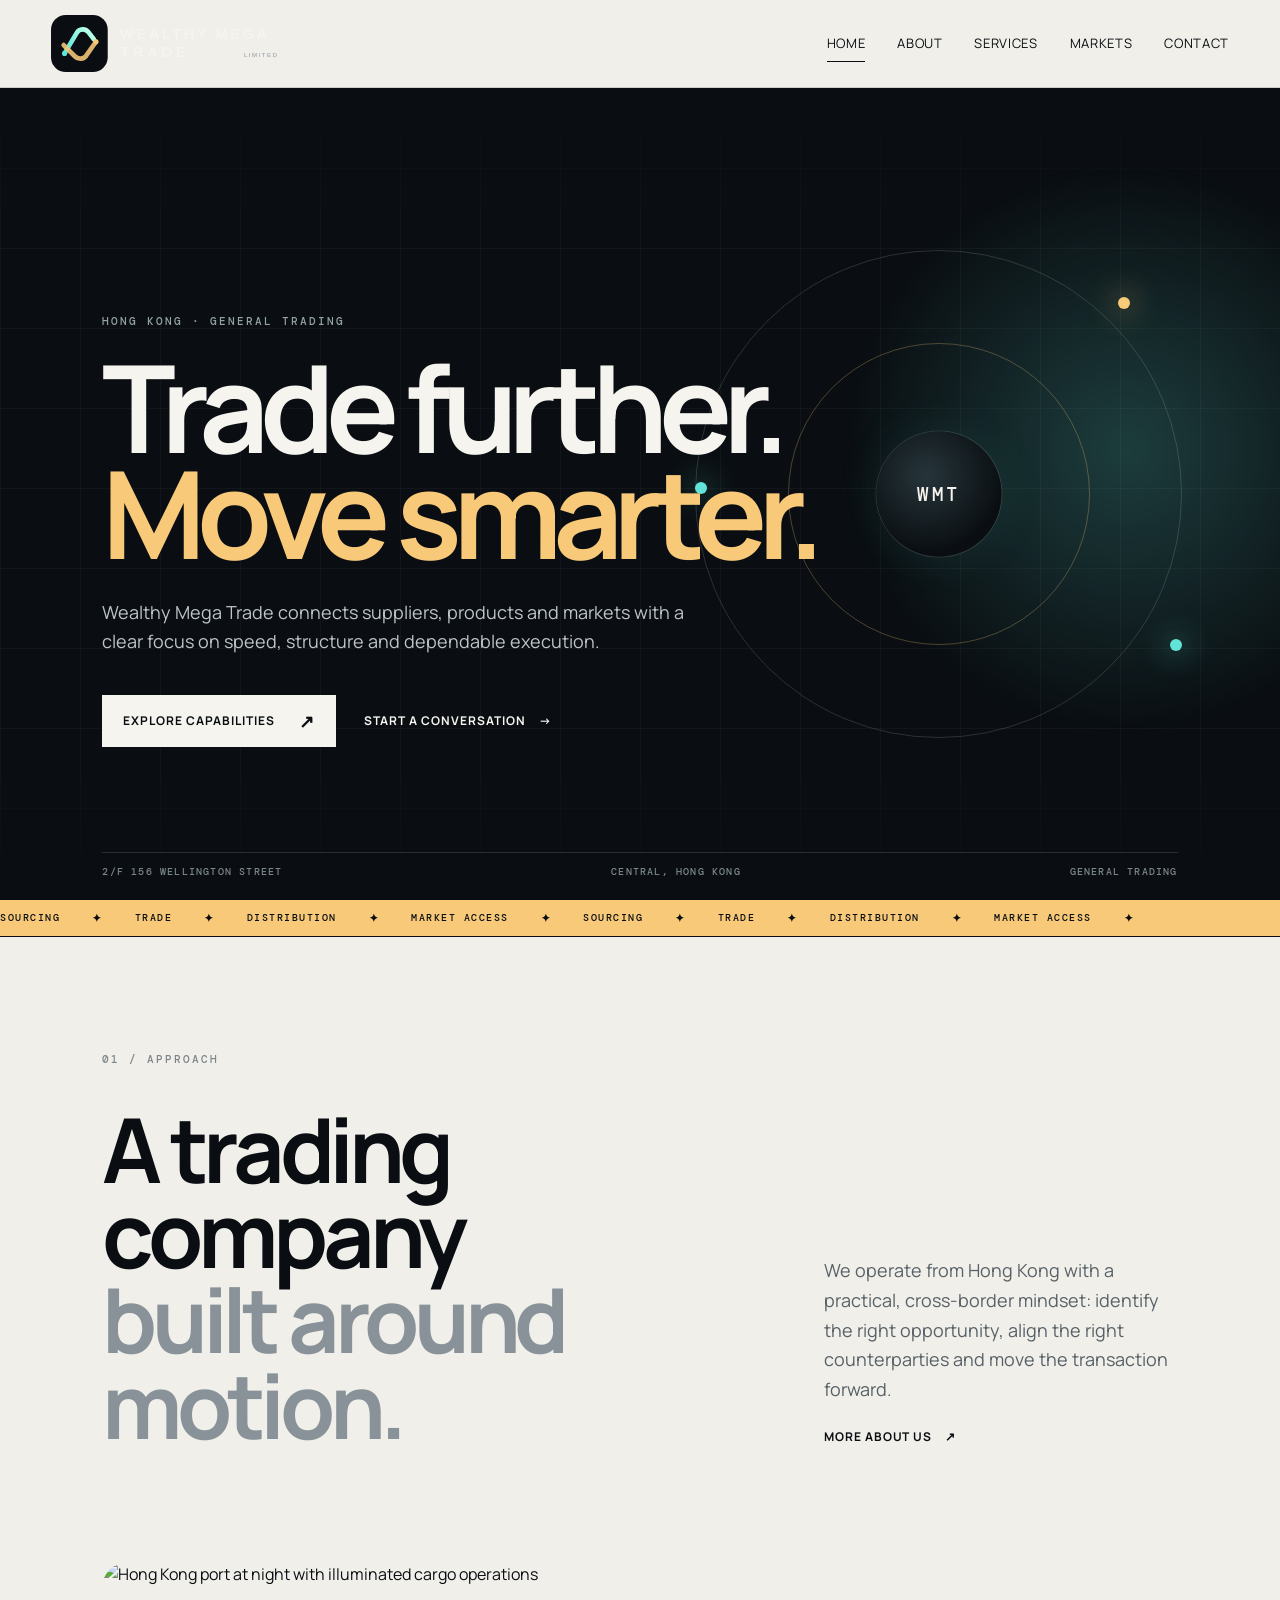
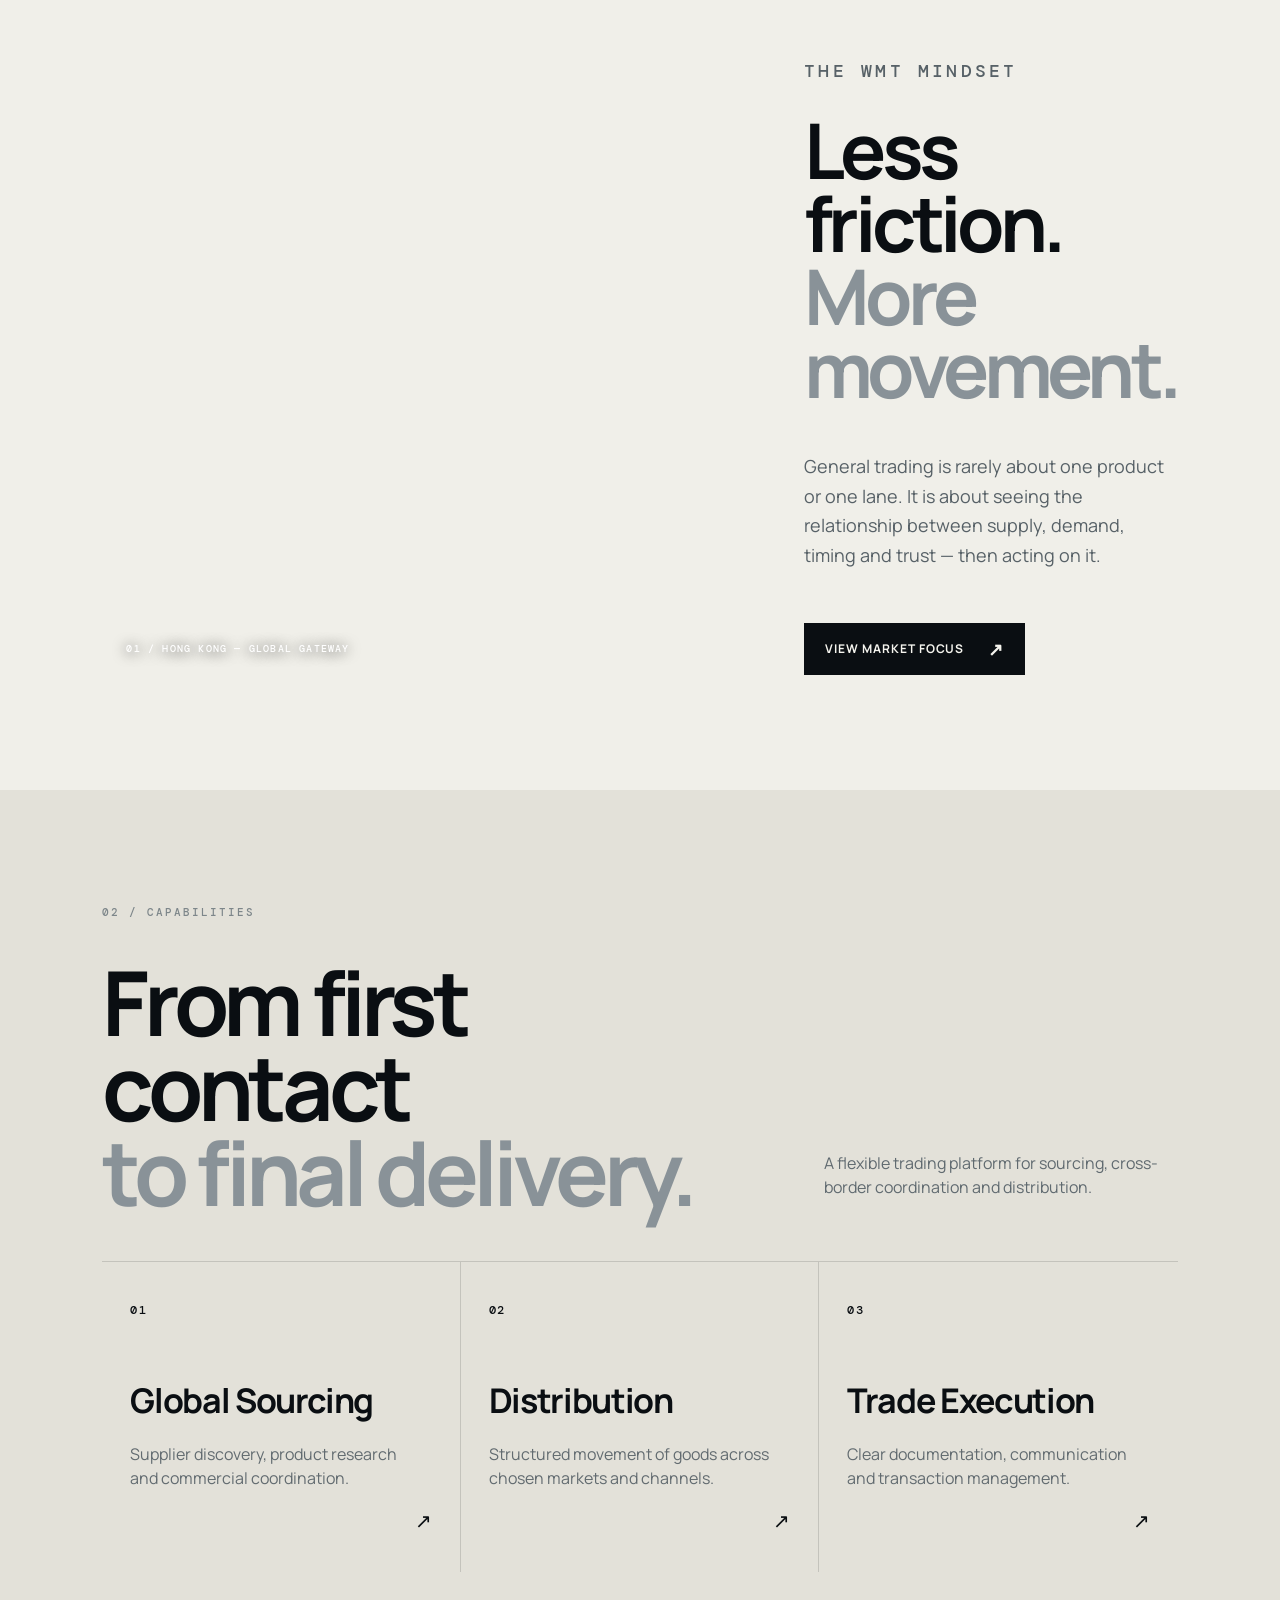
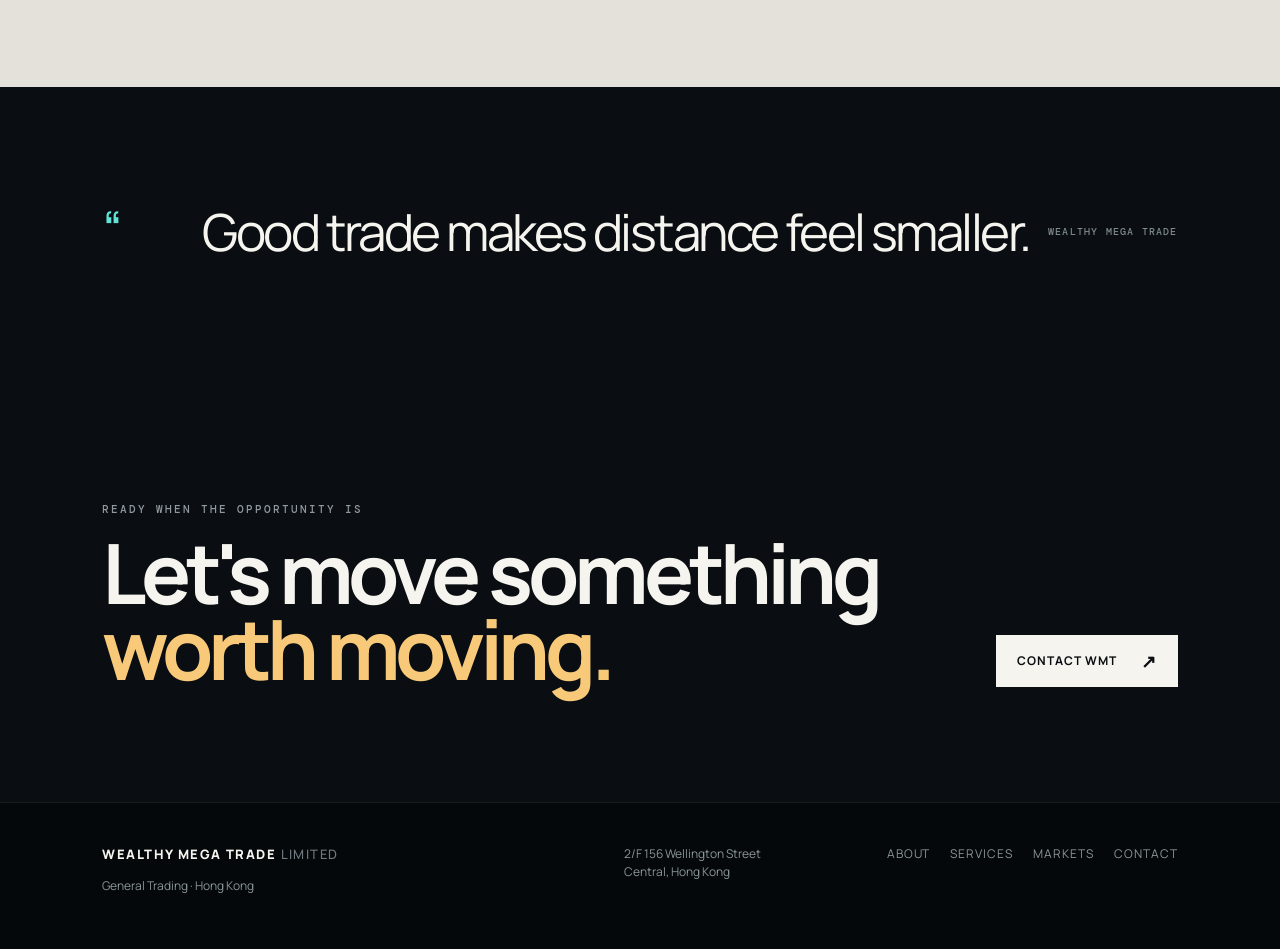
==== index.html @ 2d2e7773 "Add files via upload" ====
<!doctype html>
<html lang="en">
<head>
  <meta charset="utf-8">
  <meta name="viewport" content="width=device-width, initial-scale=1">
  <meta name="description" content="Wealthy Mega Trade Limited — a Hong Kong based general trading company connecting markets, products and opportunities.">
  <meta name="theme-color" content="#0A0E12">
  <title>Wealthy Mega Trade Limited | General Trading</title>
  <link rel="icon" href="assets/favicon.svg" type="image/svg+xml">
  <link rel="stylesheet" href="css/site.css">
</head>
<body class="page-home">
  <header class="site-header">
    <a class="brand" href="index.html" aria-label="Wealthy Mega Trade home"><img src="assets/logo.svg" alt="Wealthy Mega Trade Limited"></a>
    <button class="menu-toggle" aria-label="Open navigation" aria-expanded="false"><span></span><span></span></button>
    <nav class="site-nav" aria-label="Primary navigation">
      <a class="active" href="index.html">Home</a><a href="about.html">About</a><a href="services.html">Services</a><a href="markets.html">Markets</a><a href="contact.html">Contact</a>
    </nav>
  </header>

  <main>
    <section class="hero hero-home">
      <div class="hero-glow"></div><div class="hero-grid"></div>
      <div class="hero-copy reveal">
        <p class="eyebrow">HONG KONG · GENERAL TRADING</p>
        <h1>Trade further.<br><em>Move smarter.</em></h1>
        <p class="hero-lede">Wealthy Mega Trade connects suppliers, products and markets with a clear focus on speed, structure and dependable execution.</p>
        <div class="hero-actions"><a class="button button-light" href="services.html">Explore capabilities <span>↗</span></a><a class="text-link" href="contact.html">Start a conversation <span>→</span></a></div>
      </div>
      <div class="hero-orbit" aria-hidden="true"><div class="orbit orbit-a"></div><div class="orbit orbit-b"></div><div class="orbit-core">WMT</div><div class="orbit-node node-a"></div><div class="orbit-node node-b"></div><div class="orbit-node node-c"></div></div>
      <div class="hero-bottom"><span>2/F 156 Wellington Street</span><span>Central, Hong Kong</span><span>General Trading</span></div>
    </section>

    <section class="ticker" aria-label="Company focus"><div class="ticker-track"><span>SOURCING</span><b>✦</b><span>TRADE</span><b>✦</b><span>DISTRIBUTION</span><b>✦</b><span>MARKET ACCESS</span><b>✦</b><span>SOURCING</span><b>✦</b><span>TRADE</span><b>✦</b><span>DISTRIBUTION</span><b>✦</b><span>MARKET ACCESS</span><b>✦</b></div></section>

    <section class="section intro-section">
      <div class="section-tag">01 / APPROACH</div>
      <div class="intro-grid"><h2 class="display-title reveal">A trading company<br><span>built around motion.</span></h2><div class="intro-text reveal"><p>We operate from Hong Kong with a practical, cross-border mindset: identify the right opportunity, align the right counterparties and move the transaction forward.</p><a class="arrow-link" href="about.html">More about us <span>↗</span></a></div></div>
    </section>

    <section class="section image-split">
      <div class="image-panel reveal"><img src="https://images.pexels.com/photos/4297388/pexels-photo-4297388.jpeg?auto=compress&cs=tinysrgb&w=1800" alt="Hong Kong port at night with illuminated cargo operations" loading="lazy"><div class="image-caption">01 / HONG KONG — GLOBAL GATEWAY</div></div>
      <div class="panel-copy reveal"><p class="eyebrow">THE WMT MINDSET</p><h3>Less friction.<br><span>More movement.</span></h3><p>General trading is rarely about one product or one lane. It is about seeing the relationship between supply, demand, timing and trust — then acting on it.</p><a class="button button-dark" href="markets.html">View market focus <span>↗</span></a></div>
    </section>

    <section class="section capabilities-section">
      <div class="section-tag">02 / CAPABILITIES</div>
      <div class="capabilities-head"><h2 class="display-title reveal">From first contact<br><span>to final delivery.</span></h2><p class="reveal">A flexible trading platform for sourcing, cross-border coordination and distribution.</p></div>
      <div class="cap-grid">
        <a class="cap-card reveal" href="services.html#sourcing"><span class="cap-no">01</span><h3>Global Sourcing</h3><p>Supplier discovery, product research and commercial coordination.</p><span class="card-arrow">↗</span></a>
        <a class="cap-card reveal" href="services.html#distribution"><span class="cap-no">02</span><h3>Distribution</h3><p>Structured movement of goods across chosen markets and channels.</p><span class="card-arrow">↗</span></a>
        <a class="cap-card reveal" href="services.html#trade"><span class="cap-no">03</span><h3>Trade Execution</h3><p>Clear documentation, communication and transaction management.</p><span class="card-arrow">↗</span></a>
      </div>
    </section>

    <section class="quote-band"><div class="quote-mark">“</div><p>Good trade makes distance feel smaller.</p><span>WEALTHY MEGA TRADE</span></section>

    <section class="section contact-strip"><div><p class="eyebrow">READY WHEN THE OPPORTUNITY IS</p><h2>Let's move something<br><span>worth moving.</span></h2></div><a class="button button-light" href="contact.html">Contact WMT <span>↗</span></a></section>
  </main>

  <footer class="site-footer"><div><div class="footer-brand">WEALTHY MEGA TRADE <span>LIMITED</span></div><p>General Trading · Hong Kong</p></div><div class="footer-address">2/F 156 Wellington Street<br>Central, Hong Kong</div><div class="footer-meta"><a href="about.html">About</a><a href="services.html">Services</a><a href="markets.html">Markets</a><a href="contact.html">Contact</a></div></footer>
  <script src="js/site.js"></script>
</body>
</html>
---- css/site.css ----
@import url('https://fonts.googleapis.com/css2?family=DM+Mono:wght@400;500&family=Manrope:wght@400;500;600;700;800&display=swap');
:root{--bg:#f0efe9;--ink:#0a0e12;--muted:#667077;--line:rgba(10,14,18,.14);--dark:#0a0e12;--light:#f5f4ee;--aqua:#61e4d7;--gold:#f7c978;--radius:26px;--ease:cubic-bezier(.22,1,.36,1)}
*{box-sizing:border-box}html{scroll-behavior:smooth}body{margin:0;background:var(--bg);color:var(--ink);font-family:'Manrope',Arial,sans-serif;line-height:1.5;overflow-x:hidden}a{color:inherit;text-decoration:none}img{max-width:100%;display:block}button,input,textarea{font:inherit}.site-header{height:88px;display:flex;align-items:center;justify-content:space-between;padding:0 4vw;border-bottom:1px solid var(--line);position:relative;z-index:30;background:rgba(240,239,233,.9);backdrop-filter:blur(18px)}.brand img{width:265px}.site-nav{display:flex;gap:32px;font-size:13px;letter-spacing:.05em;text-transform:uppercase}.site-nav a{position:relative;padding:14px 0}.site-nav a:after{content:"";position:absolute;left:0;bottom:5px;width:0;height:1px;background:var(--ink);transition:width .45s var(--ease)}.site-nav a:hover:after,.site-nav a.active:after{width:100%}.menu-toggle{display:none;border:0;background:none;width:44px;height:44px}.menu-toggle span{display:block;width:22px;height:1px;background:var(--ink);margin:6px auto}.hero{position:relative;overflow:hidden}.hero-home{min-height:calc(100vh - 88px);background:var(--dark);color:var(--light);padding:10vh 8vw 28px;display:flex;align-items:center}.hero-grid{position:absolute;inset:0;background-image:linear-gradient(rgba(255,255,255,.035) 1px,transparent 1px),linear-gradient(90deg,rgba(255,255,255,.035) 1px,transparent 1px);background-size:80px 80px;mask-image:linear-gradient(to bottom,transparent,black 20%,black 80%,transparent)}.hero-glow{position:absolute;width:48vw;height:48vw;border-radius:50%;right:-12vw;top:6vh;background:radial-gradient(circle,rgba(97,228,215,.22),rgba(97,228,215,0) 65%);filter:blur(8px);animation:drift 9s ease-in-out infinite alternate}.hero-copy{position:relative;z-index:2;max-width:850px}.eyebrow,.section-tag{font:500 11px 'DM Mono',monospace;letter-spacing:.18em;text-transform:uppercase}.eyebrow{color:#8f999f}.hero-copy .eyebrow{color:#93a2a6}.hero h1{font-size:clamp(66px,9.5vw,154px);line-height:.87;letter-spacing:-.075em;margin:26px 0 32px;font-weight:700}.hero h1 em{font-style:normal;color:var(--gold)}.hero-lede{font-size:18px;line-height:1.65;color:#bdc5c7;max-width:610px}.hero-actions{display:flex;align-items:center;gap:28px;margin-top:38px}.button{display:inline-flex;align-items:center;gap:24px;padding:16px 20px;border:1px solid currentColor;font-size:12px;letter-spacing:.08em;text-transform:uppercase;font-weight:700;transition:transform .45s var(--ease),background .45s var(--ease),color .45s var(--ease)}.button span{font-size:18px;line-height:0;transition:transform .45s var(--ease)}.button:hover{transform:translateY(-3px)}.button:hover span{transform:translate(3px,-3px)}.button-light{background:var(--light);color:var(--dark);border-color:var(--light)}.button-dark{background:var(--dark);color:var(--light);border-color:var(--dark)}.text-link,.arrow-link{font-size:12px;letter-spacing:.08em;text-transform:uppercase;font-weight:700}.text-link span,.arrow-link span{display:inline-block;margin-left:10px;transition:transform .35s var(--ease)}.text-link:hover span,.arrow-link:hover span{transform:translate(5px,-3px)}.hero-orbit{position:absolute;right:4vw;top:50%;transform:translateY(-50%);width:min(48vw,580px);aspect-ratio:1}.orbit{position:absolute;inset:8%;border:1px solid rgba(255,255,255,.14);border-radius:50%}.orbit-a{animation:spin 22s linear infinite}.orbit-b{inset:24%;border-color:rgba(247,201,120,.28);animation:spinReverse 17s linear infinite}.orbit-core{position:absolute;left:50%;top:50%;transform:translate(-50%,-50%);width:125px;aspect-ratio:1;border-radius:50%;display:grid;place-items:center;background:radial-gradient(circle at 40% 35%,#26353a,#0a0e12 70%);box-shadow:0 0 0 1px rgba(255,255,255,.12),0 0 50px rgba(97,228,215,.08);font:500 19px 'DM Mono',monospace;letter-spacing:.18em}.orbit-node{position:absolute;width:12px;height:12px;border-radius:50%}.node-a{left:8%;top:48%;background:var(--aqua);box-shadow:0 0 30px var(--aqua);animation:pulse 3.2s ease-in-out infinite}.node-b{right:17%;top:16%;background:var(--gold);box-shadow:0 0 30px var(--gold);animation:pulse 2.7s ease-in-out infinite .6s}.node-c{right:8%;bottom:23%;background:var(--aqua);box-shadow:0 0 30px var(--aqua);animation:pulse 3.6s ease-in-out infinite 1.2s}.hero-bottom{position:absolute;bottom:22px;left:8vw;right:8vw;display:flex;justify-content:space-between;border-top:1px solid rgba(255,255,255,.13);padding-top:12px;font:500 10px 'DM Mono',monospace;letter-spacing:.12em;color:#7c878b;text-transform:uppercase}.ticker{overflow:hidden;background:var(--gold);color:var(--dark);white-space:nowrap;border-bottom:1px solid var(--dark)}.ticker-track{display:inline-flex;gap:32px;padding:11px 0;animation:marquee 24s linear infinite;font:500 10px 'DM Mono',monospace;letter-spacing:.15em}.ticker-track b{font-size:11px}.section{padding:9vw 8vw}.section-tag{color:#7d868a;margin-bottom:40px}.intro-grid,.capabilities-head{display:grid;grid-template-columns:1.4fr .8fr;gap:8vw;align-items:end}.display-title{font-size:clamp(48px,7vw,108px);line-height:.95;letter-spacing:-.06em;margin:0;font-weight:700}.display-title span{color:#899298}.intro-text{max-width:450px}.intro-text p,.panel-copy p,.market-intro-copy p,.service-copy p,.office-card p,.form-copy p{font-size:18px;line-height:1.65;color:#576167}.image-split{display:grid;grid-template-columns:1.4fr .6fr;min-height:720px;padding-top:0}.image-panel{position:relative;min-height:620px;overflow:hidden;border-radius:var(--radius)}.image-panel img,.about-image>img,.service-image-main img,.market-card-image img,.market-image-row img{width:100%;height:100%;object-fit:cover;transition:transform 1.3s var(--ease)}.image-panel:hover img,.about-image:hover>img,.service-image-main:hover img,.market-card:hover img,.market-image-row:hover img{transform:scale(1.04)}.image-caption{position:absolute;left:24px;bottom:20px;color:white;font:500 10px 'DM Mono',monospace;letter-spacing:.12em;text-shadow:0 1px 14px #000}.panel-copy{padding:6vw 0 0 5vw;display:flex;flex-direction:column;justify-content:center}.panel-copy h3{font-size:clamp(45px,6vw,84px);line-height:.95;letter-spacing:-.06em;margin:10px 0 28px}.panel-copy h3 span{color:#899298}.panel-copy .button{align-self:flex-start;margin-top:34px}.capabilities-section{background:#e3e1d9}.capabilities-head{margin-bottom:46px}.capabilities-head p{max-width:420px;color:#606a70}.cap-grid{display:grid;grid-template-columns:repeat(3,1fr);border-top:1px solid var(--line)}.cap-card{position:relative;padding:34px 28px 40px;border-right:1px solid var(--line);min-height:310px;transition:background .5s var(--ease),color .5s var(--ease),transform .5s var(--ease)}.cap-card:last-child{border-right:0}.cap-card:hover{background:var(--dark);color:var(--light);transform:translateY(-8px)}.cap-card:hover p{color:#9da6aa}.cap-no,.market-card-number{font:500 12px 'DM Mono',monospace;letter-spacing:.12em}.cap-card h3{font-size:34px;letter-spacing:-.04em;margin:55px 0 12px}.cap-card p{max-width:290px;color:#626b70}.card-arrow{position:absolute;right:28px;bottom:36px;font-size:20px}.quote-band{padding:8vw;display:grid;grid-template-columns:100px 1fr auto;align-items:center;background:var(--dark);color:var(--light)}.quote-mark{font-size:56px;color:var(--aqua)}.quote-band p{font-size:clamp(28px,4vw,62px);letter-spacing:-.05em;line-height:1;margin:0}.quote-band span{font:500 10px 'DM Mono',monospace;letter-spacing:.12em;color:#7e8a8e}.contact-strip{background:var(--dark);color:var(--light);display:flex;justify-content:space-between;align-items:end}.contact-strip h2{font-size:clamp(48px,6.5vw,90px);line-height:.92;letter-spacing:-.06em;margin:18px 0 0}.contact-strip h2 span{color:var(--gold)}.site-footer{display:grid;grid-template-columns:1.2fr 1fr .8fr;gap:30px;padding:42px 8vw;background:#05080b;color:#8b9699;border-top:1px solid rgba(255,255,255,.08);font-size:12px}.footer-brand{color:var(--light);font-weight:800;letter-spacing:.11em;font-size:13px}.footer-brand span{color:#6f7a7f;font-weight:500}.footer-address{justify-self:center}.footer-meta{justify-self:end;display:flex;gap:20px;text-transform:uppercase;letter-spacing:.08em}.footer-meta a:hover{color:white}.page-hero{position:relative;min-height:610px;background:var(--dark);color:var(--light);padding:8vw;display:grid;grid-template-columns:.4fr 1fr .55fr;gap:50px;align-items:end;overflow:hidden}.page-hero .section-tag{color:#778488;align-self:start}.page-hero .display-title{font-size:clamp(64px,8vw,125px)}.page-hero-art,.map-lines{min-height:360px;position:relative}.radar{position:absolute;width:360px;aspect-ratio:1;border-radius:50%;left:50%;top:50%;transform:translate(-50%,-50%);border:1px solid rgba(255,255,255,.14);box-shadow:inset 0 0 0 35px rgba(255,255,255,.015),inset 0 0 0 70px rgba(255,255,255,.01)}.radar:before,.radar:after{content:"";position:absolute;inset:12%;border:1px dashed rgba(97,228,215,.18);border-radius:50%}.radar:after{inset:29%;border-color:rgba(247,201,120,.2)}.radar i{position:absolute;left:50%;top:50%;width:1px;height:50%;background:linear-gradient(to bottom,rgba(97,228,215,.6),transparent);transform-origin:top;animation:radarSpin 6s linear infinite}.radar i:nth-child(2){transform:rotate(90deg)}.radar i:nth-child(3){transform:rotate(180deg)}.radar i:nth-child(4){transform:rotate(270deg)}.radar b{position:absolute;left:50%;top:50%;transform:translate(-50%,-50%);font:500 20px 'DM Mono',monospace;letter-spacing:.2em}.story-grid,.market-intro{display:grid;grid-template-columns:.35fr 1fr;gap:8vw}.story-copy{max-width:900px}.lead{font-size:27px !important;line-height:1.35 !important;color:#2b3439 !important}.about-image{padding-top:0;position:relative}.about-image>img{height:640px;border-radius:var(--radius)}.floating-note{position:absolute;right:12vw;bottom:9vw;background:var(--light);padding:30px 32px;box-shadow:0 20px 70px rgba(0,0,0,.18);min-width:300px}.floating-note span,.service-image-note span,.market-card span,.form-copy .eyebrow,.office-card span{display:block;font:500 10px 'DM Mono',monospace;letter-spacing:.14em;color:#7c868a}.floating-note strong{display:block;font-size:24px;line-height:1.15;margin-top:22px;letter-spacing:-.04em}.principles{background:#deddd5}.principles-grid{display:grid;grid-template-columns:repeat(4,1fr);border-top:1px solid var(--line)}.principle{padding:28px 25px 20px;border-right:1px solid var(--line);min-height:260px}.principle:last-child{border-right:0}.principle>span{font:500 12px 'DM Mono',monospace;color:#7c8589}.principle h3{font-size:33px;letter-spacing:-.04em;margin:55px 0 8px}.principle p{color:#687177}.service-number{font:500 90px/.8 'DM Mono',monospace;color:rgba(255,255,255,.07);text-align:right}.service-number small{font:500 10px/1.4 'DM Mono',monospace;letter-spacing:.15em;color:#667277}.services-list{background:#efeee8}.service-row{display:grid;grid-template-columns:.2fr .85fr .95fr;gap:4vw;padding:7vw 8vw;border-bottom:1px solid var(--line);align-items:start;position:relative}.service-row:before{content:"";position:absolute;left:0;top:0;height:100%;width:0;background:var(--dark);transition:width .7s var(--ease);z-index:0}.service-row:hover:before{width:100%}.service-row>*{position:relative;z-index:1}.service-row:hover{color:var(--light)}.service-row:hover .service-copy p,.service-row:hover .service-copy li,.service-row:hover .service-title span{color:#9da6aa}.service-index{font:500 12px 'DM Mono',monospace;letter-spacing:.1em}.service-title h2{font-size:clamp(42px,5vw,74px);letter-spacing:-.06em;line-height:1;margin:0}.service-title span{display:block;margin-top:16px;color:#7c858a}.service-copy p{max-width:500px;margin-top:0}.service-copy ul{list-style:none;margin:28px 0 0;padding:0;display:grid;gap:9px;font:500 12px 'DM Mono',monospace;text-transform:uppercase;letter-spacing:.07em}.service-copy li:before{content:"↳";margin-right:9px;color:var(--gold)}.service-image{display:grid;grid-template-columns:1fr .42fr;gap:0;padding-top:0;padding-bottom:0;background:#171d20;color:var(--light)}.service-image-main{min-height:600px;overflow:hidden}.service-image-note{padding:8vw 5vw;display:flex;flex-direction:column;justify-content:center}.service-image-note span{color:#7d8c90}.service-image-note h3{font-size:clamp(45px,5vw,72px);line-height:.93;letter-spacing:-.06em;margin:25px 0 0}.service-image-note em{font-style:normal;color:var(--aqua)}.markets-hero .map-lines{overflow:hidden}.map-lines:before,.map-lines:after{content:"";position:absolute;width:800px;height:800px;border:1px solid rgba(97,228,215,.14);border-radius:50%;left:50%;top:50%;transform:translate(-50%,-50%)}.map-lines:after{width:500px;height:500px;border-color:rgba(247,201,120,.16)}.map-lines span{position:absolute;height:1px;background:linear-gradient(90deg,transparent,rgba(97,228,215,.6),transparent);width:130%;left:-15%;top:50%;transform-origin:center;animation:routeSpin 13s linear infinite}.map-lines span:nth-child(2){transform:rotate(28deg);animation-duration:17s}.map-lines span:nth-child(3){transform:rotate(-34deg);animation-duration:21s}.map-lines span:nth-child(4){transform:rotate(67deg);animation-duration:27s}.map-lines b{position:absolute;left:50%;top:50%;transform:translate(-50%,-50%);font:500 28px 'DM Mono',monospace;letter-spacing:.2em;color:var(--gold)}.market-intro-copy{max-width:900px}.market-cards{padding:0 8vw 9vw;display:grid;grid-template-columns:repeat(3,1fr);gap:18px;background:var(--bg)}.market-card{background:#e3e1d9;min-height:380px;padding:32px;position:relative;overflow:hidden;transition:transform .6s var(--ease)}.market-card:hover{transform:translateY(-8px)}.market-card-wide{grid-column:span 3;display:grid;grid-template-columns:1.15fr .85fr;padding:0;min-height:560px}.market-card-image{overflow:hidden}.market-card-content{padding:7vw 5vw;display:flex;flex-direction:column;justify-content:center}.market-card-content span{color:#7c8589}.market-card-content h2{font-size:clamp(44px,5vw,76px);line-height:.92;letter-spacing:-.06em;margin:20px 0}.market-card-content p{max-width:430px;color:#667075}.market-card h3{font-size:43px;line-height:.92;letter-spacing:-.06em;margin:45px 0 0}.market-card p{color:#667075;max-width:300px}.market-card .market-card-number{color:#7a8589}.dark-card{background:var(--dark);color:var(--light)}.dark-card p{color:#98a3a6}.market-image-row{display:grid;grid-template-columns:.7fr 1.3fr;gap:0;padding-top:0;padding-bottom:0}.market-image-row>img{height:520px;border-radius:var(--radius)}.market-quote{background:var(--gold);padding:7vw;display:flex;flex-direction:column;justify-content:center}.market-quote p{font-size:clamp(42px,5vw,72px);line-height:.92;letter-spacing:-.06em;margin:0}.market-quote em{font-style:normal;color:#6a5532}.contact-hero{min-height:640px;background:var(--dark);color:var(--light);padding:8vw;display:grid;grid-template-columns:.35fr 1fr .55fr;gap:50px;align-items:end;position:relative;overflow:hidden}.contact-hero:before{content:"";position:absolute;width:900px;height:900px;right:-370px;top:-300px;border-radius:50%;background:radial-gradient(circle,rgba(97,228,215,.19),transparent 63%);filter:blur(15px);animation:drift 10s ease-in-out infinite alternate}.contact-hero-copy{position:relative;z-index:2;max-width:850px}.contact-hero-copy .lead{color:#b4bec1 !important;max-width:700px;margin-top:40px}.contact-orbit{position:relative;min-height:340px;z-index:2}.contact-pulse{position:absolute;width:200px;aspect-ratio:1;border-radius:50%;border:1px solid rgba(97,228,215,.22);left:50%;top:50%;transform:translate(-50%,-50%);box-shadow:0 0 0 38px rgba(97,228,215,.035),0 0 0 76px rgba(97,228,215,.02);animation:pulseRing 3.5s ease-in-out infinite}.contact-orbit:after{content:"";position:absolute;left:50%;top:50%;width:12px;height:12px;border-radius:50%;background:var(--gold);transform:translate(-50%,-50%);box-shadow:0 0 35px var(--gold)}.contact-orbit span{position:absolute;left:50%;top:50%;transform:translate(-50%,-50%);font:500 20px 'DM Mono',monospace;letter-spacing:.2em}.contact-grid{display:grid;grid-template-columns:.35fr 1fr;gap:8vw}.office-card{background:#e1dfd6;padding:55px;max-width:820px}.office-card h2{font-size:clamp(42px,5vw,76px);letter-spacing:-.06em;line-height:.95;margin:22px 0 12px}.office-card .button{margin-top:30px}.contact-form-section{background:#171d20;color:var(--light);padding:9vw 8vw;display:grid;grid-template-columns:.35fr 1fr;gap:8vw}.contact-form-section .section-tag{color:#6f7d82}.form-shell{display:grid;grid-template-columns:.7fr 1fr;gap:6vw}.form-copy h2{font-size:clamp(44px,5vw,72px);line-height:.92;letter-spacing:-.06em;margin:20px 0 24px}.form-copy h2 span{color:var(--aqua)}.form-copy p{color:#96a1a5}.contact-form-section form{display:grid;gap:20px}.contact-form-section label{display:grid;gap:8px;font:500 10px 'DM Mono',monospace;text-transform:uppercase;letter-spacing:.12em;color:#8c989c}.contact-form-section input,.contact-form-section textarea{width:100%;border:0;border-bottom:1px solid rgba(255,255,255,.2);background:transparent;color:var(--light);padding:10px 0 12px;outline:none;resize:vertical}.contact-form-section input:focus,.contact-form-section textarea:focus{border-color:var(--aqua)}.contact-form-section .button{justify-self:start;margin-top:10px}.form-note{min-height:20px;color:var(--aqua);font-size:12px}.reveal{opacity:0;transform:translateY(28px);transition:opacity .9s var(--ease),transform .9s var(--ease)}.reveal.in{opacity:1;transform:none}@keyframes drift{to{transform:translate3d(-20px,25px,0) scale(1.06)}}@keyframes spin{to{transform:rotate(360deg)}}@keyframes spinReverse{to{transform:rotate(-360deg)}}@keyframes pulse{50%{transform:scale(1.45);opacity:.55}}@keyframes marquee{to{transform:translateX(-50%)}}@keyframes radarSpin{to{transform:rotate(360deg)}}@keyframes routeSpin{to{transform:rotate(360deg)}}@keyframes pulseRing{50%{transform:translate(-50%,-50%) scale(1.12);opacity:.65}}
@media (max-width:980px){.site-nav{gap:20px}.hero-home{padding-left:6vw;padding-right:6vw}.hero-orbit{right:-8vw;opacity:.65;width:58vw}.intro-grid,.capabilities-head,.story-grid,.market-intro,.contact-grid,.contact-form-section,.form-shell{grid-template-columns:1fr}.image-split,.service-image,.market-image-row{grid-template-columns:1fr}.image-panel{min-height:500px}.panel-copy{padding:70px 0}.cap-grid,.principles-grid,.market-cards{grid-template-columns:1fr}.market-card-wide{grid-column:span 1;grid-template-columns:1fr}.market-card-wide .market-card-image{min-height:390px}.market-card{min-height:320px}.market-image-row>img{height:420px}.page-hero,.contact-hero{grid-template-columns:1fr;align-items:start}.page-hero-art,.map-lines,.contact-orbit{min-height:250px}.service-number{text-align:left}.quote-band{grid-template-columns:50px 1fr;gap:20px}.quote-band span{grid-column:2}.site-footer{grid-template-columns:1fr 1fr}.footer-meta{justify-self:start;flex-wrap:wrap}.footer-address{justify-self:start}}
@media (max-width:720px){.site-header{height:72px;padding:0 5vw}.brand img{width:205px}.menu-toggle{display:block}.site-nav{position:absolute;left:0;right:0;top:71px;padding:18px 5vw 24px;background:rgba(240,239,233,.98);border-bottom:1px solid var(--line);display:none;flex-direction:column;gap:2px}.site-nav.open{display:flex}.hero-home{min-height:760px;padding:95px 5vw 28px;align-items:start}.hero h1{font-size:clamp(55px,16vw,88px)}.hero-orbit{width:80vw;right:-20vw;top:auto;bottom:70px;transform:none;opacity:.48}.hero-bottom{left:5vw;right:5vw;gap:14px;flex-wrap:wrap}.section{padding:17vw 5vw}.display-title{font-size:clamp(46px,12vw,70px)}.intro-grid,.capabilities-head{gap:45px}.image-split{padding-left:5vw;padding-right:5vw}.image-panel{min-height:410px}.cap-card{border-right:0;border-bottom:1px solid var(--line);min-height:270px}.cap-card:last-child{border-bottom:0}.quote-band{padding:15vw 5vw}.contact-strip{align-items:start;gap:35px}.site-footer{grid-template-columns:1fr;padding:36px 5vw}.footer-address,.footer-meta{justify-self:start}.page-hero,.contact-hero{padding:14vw 5vw;min-height:650px}.page-hero .display-title,.contact-hero .display-title{font-size:clamp(55px,14vw,88px)}.service-row{grid-template-columns:1fr;gap:28px;padding:14vw 5vw}.service-title h2{font-size:clamp(45px,13vw,72px)}.service-image-main{min-height:420px}.market-cards{padding:0 5vw 17vw}.market-card-content{padding:70px 32px}.contact-form-section{padding:17vw 5vw}}
@media (prefers-reduced-motion:reduce){*,*:before,*:after{scroll-behavior:auto!important;animation:none!important;transition:none!important}.reveal{opacity:1;transform:none}}
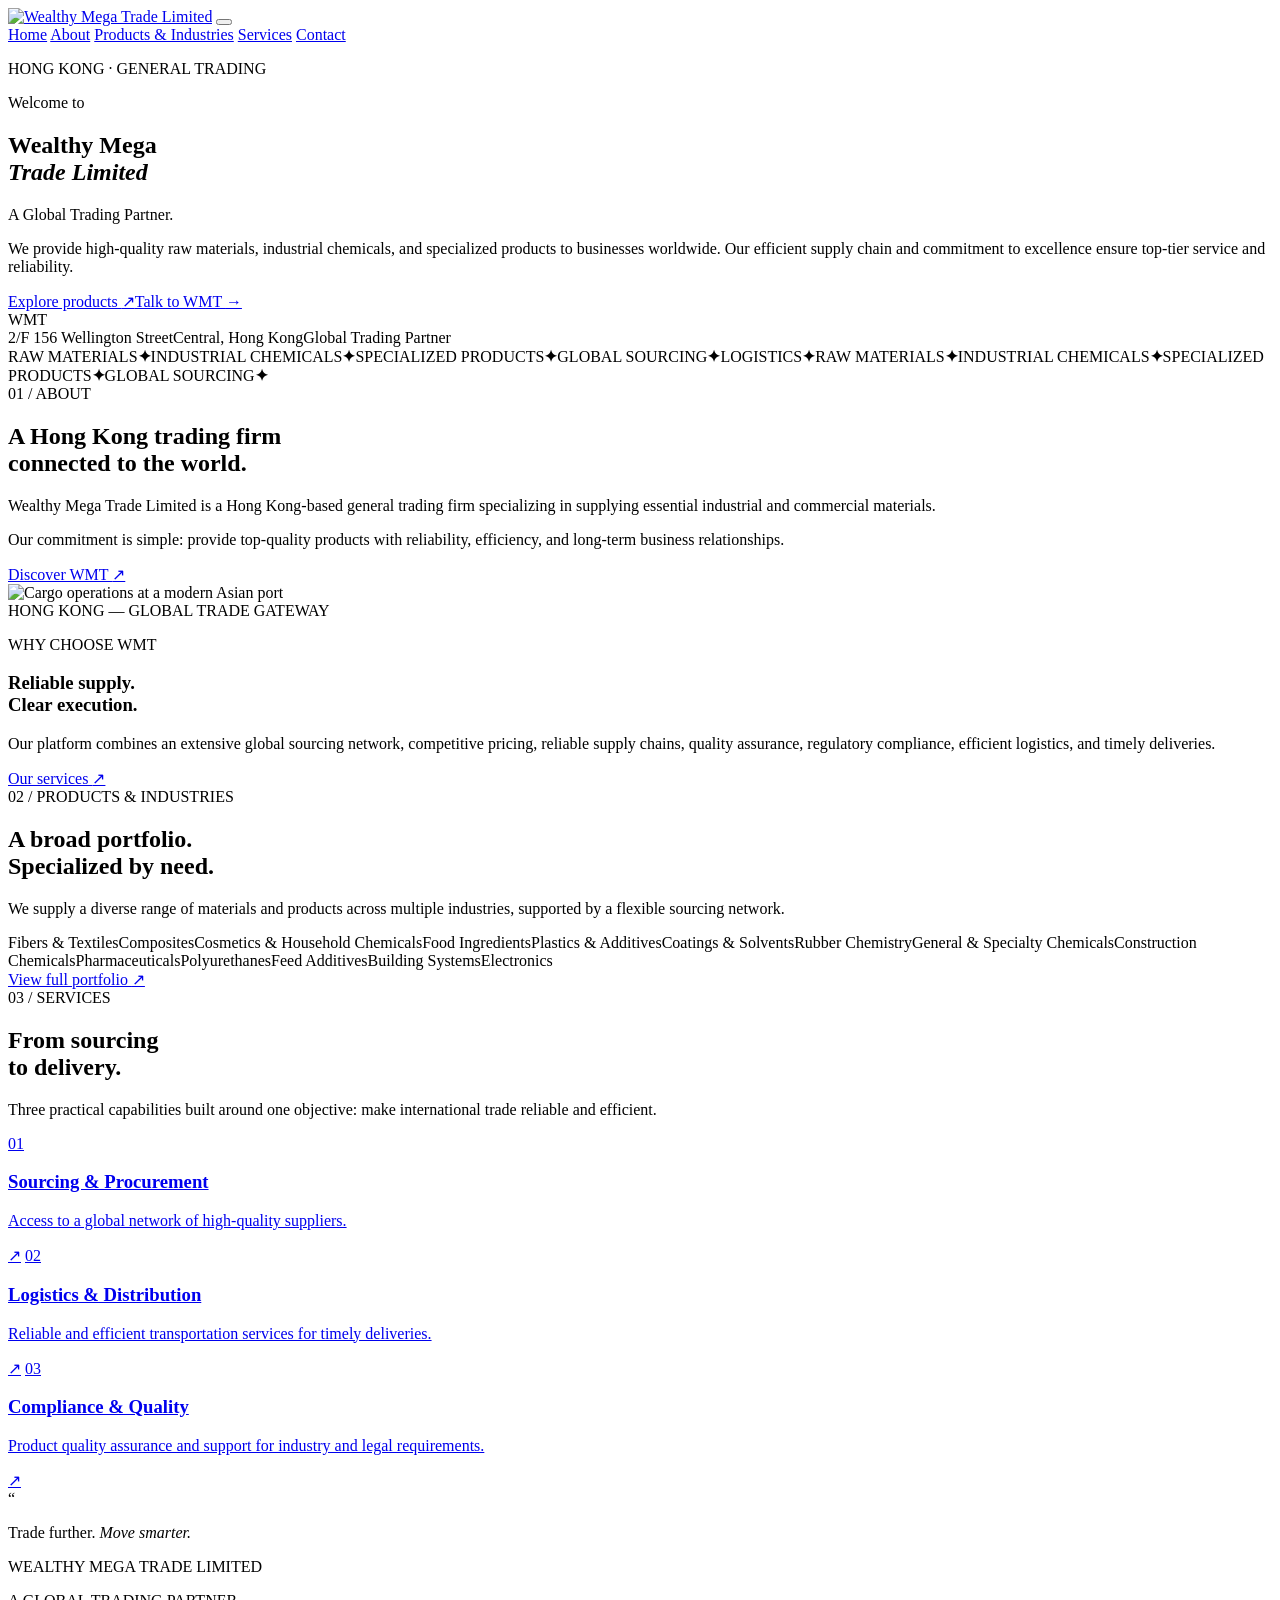
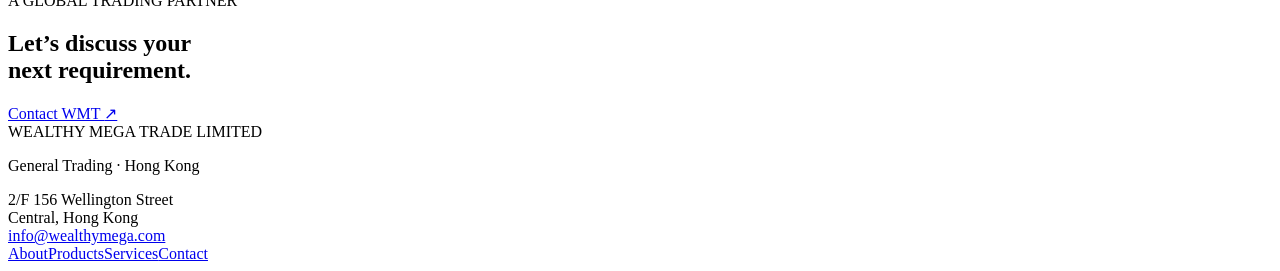
==== commit d2e17c4b: "Add files via upload" ====
--- a/index.html
+++ b/index.html
@@ -3,18 +3,22 @@
 <head>
   <meta charset="utf-8">
   <meta name="viewport" content="width=device-width, initial-scale=1">
-  <meta name="description" content="Wealthy Mega Trade Limited — a Hong Kong based general trading company connecting markets, products and opportunities.">
-  <meta name="theme-color" content="#0A0E12">
-  <title>Wealthy Mega Trade Limited | General Trading</title>
+  <meta name="description" content="Wealthy Mega Trade Limited — a Hong Kong based general trading company and global trading partner for raw materials, industrial chemicals and specialized products.">
+  <meta name="theme-color" content="#071014">
+  <title>Wealthy Mega Trade Limited | A Global Trading Partner</title>
   <link rel="icon" href="assets/favicon.svg" type="image/svg+xml">
   <link rel="stylesheet" href="css/site.css">
 </head>
 <body class="page-home">
   <header class="site-header">
-    <a class="brand" href="index.html" aria-label="Wealthy Mega Trade home"><img src="assets/logo.svg" alt="Wealthy Mega Trade Limited"></a>
+    <a class="brand" href="index.html" aria-label="Wealthy Mega Trade Limited home"><img src="assets/logo.svg" alt="Wealthy Mega Trade Limited"></a>
     <button class="menu-toggle" aria-label="Open navigation" aria-expanded="false"><span></span><span></span></button>
     <nav class="site-nav" aria-label="Primary navigation">
-      <a class="active" href="index.html">Home</a><a href="about.html">About</a><a href="services.html">Services</a><a href="markets.html">Markets</a><a href="contact.html">Contact</a>
+      <a class="active" href="index.html">Home</a>
+      <a href="about.html">About</a>
+      <a href="products.html">Products &amp; Industries</a>
+      <a href="services.html">Services</a>
+      <a href="contact.html">Contact</a>
     </nav>
   </header>
 
@@ -23,42 +27,53 @@
       <div class="hero-glow"></div><div class="hero-grid"></div>
       <div class="hero-copy reveal">
         <p class="eyebrow">HONG KONG · GENERAL TRADING</p>
-        <h1>Trade further.<br><em>Move smarter.</em></h1>
-        <p class="hero-lede">Wealthy Mega Trade connects suppliers, products and markets with a clear focus on speed, structure and dependable execution.</p>
-        <div class="hero-actions"><a class="button button-light" href="services.html">Explore capabilities <span>↗</span></a><a class="text-link" href="contact.html">Start a conversation <span>→</span></a></div>
+        <p class="hero-kicker">Welcome to</p>
+        <h1>Wealthy Mega<br><em>Trade Limited</em></h1>
+        <p class="hero-subtitle">A Global Trading Partner.</p>
+        <p class="hero-lede">We provide high-quality raw materials, industrial chemicals, and specialized products to businesses worldwide. Our efficient supply chain and commitment to excellence ensure top-tier service and reliability.</p>
+        <div class="hero-actions"><a class="button button-light" href="products.html">Explore products <span>↗</span></a><a class="text-link" href="contact.html">Talk to WMT <span>→</span></a></div>
       </div>
-      <div class="hero-orbit" aria-hidden="true"><div class="orbit orbit-a"></div><div class="orbit orbit-b"></div><div class="orbit-core">WMT</div><div class="orbit-node node-a"></div><div class="orbit-node node-b"></div><div class="orbit-node node-c"></div></div>
-      <div class="hero-bottom"><span>2/F 156 Wellington Street</span><span>Central, Hong Kong</span><span>General Trading</span></div>
+      <div class="hero-orbit" aria-hidden="true"><div class="orbit orbit-a"></div><div class="orbit orbit-b"></div><div class="orbit orbit-c"></div><div class="orbit-core">WMT</div><div class="orbit-node node-a"></div><div class="orbit-node node-b"></div><div class="orbit-node node-c"></div><div class="orbit-node node-d"></div></div>
+      <div class="hero-bottom"><span>2/F 156 Wellington Street</span><span>Central, Hong Kong</span><span>Global Trading Partner</span></div>
     </section>
 
-    <section class="ticker" aria-label="Company focus"><div class="ticker-track"><span>SOURCING</span><b>✦</b><span>TRADE</span><b>✦</b><span>DISTRIBUTION</span><b>✦</b><span>MARKET ACCESS</span><b>✦</b><span>SOURCING</span><b>✦</b><span>TRADE</span><b>✦</b><span>DISTRIBUTION</span><b>✦</b><span>MARKET ACCESS</span><b>✦</b></div></section>
+    <section class="ticker" aria-label="Company focus"><div class="ticker-track"><span>RAW MATERIALS</span><b>✦</b><span>INDUSTRIAL CHEMICALS</span><b>✦</b><span>SPECIALIZED PRODUCTS</span><b>✦</b><span>GLOBAL SOURCING</span><b>✦</b><span>LOGISTICS</span><b>✦</b><span>RAW MATERIALS</span><b>✦</b><span>INDUSTRIAL CHEMICALS</span><b>✦</b><span>SPECIALIZED PRODUCTS</span><b>✦</b><span>GLOBAL SOURCING</span><b>✦</b></div></section>
 
     <section class="section intro-section">
-      <div class="section-tag">01 / APPROACH</div>
-      <div class="intro-grid"><h2 class="display-title reveal">A trading company<br><span>built around motion.</span></h2><div class="intro-text reveal"><p>We operate from Hong Kong with a practical, cross-border mindset: identify the right opportunity, align the right counterparties and move the transaction forward.</p><a class="arrow-link" href="about.html">More about us <span>↗</span></a></div></div>
+      <div class="section-tag">01 / ABOUT</div>
+      <div class="intro-grid"><h2 class="display-title reveal">A Hong Kong trading firm<br><span>connected to the world.</span></h2><div class="intro-text reveal"><p>Wealthy Mega Trade Limited is a Hong Kong-based general trading firm specializing in supplying essential industrial and commercial materials.</p><p>Our commitment is simple: provide top-quality products with reliability, efficiency, and long-term business relationships.</p><a class="arrow-link" href="about.html">Discover WMT <span>↗</span></a></div></div>
     </section>
 
     <section class="section image-split">
-      <div class="image-panel reveal"><img src="https://images.pexels.com/photos/4297388/pexels-photo-4297388.jpeg?auto=compress&cs=tinysrgb&w=1800" alt="Hong Kong port at night with illuminated cargo operations" loading="lazy"><div class="image-caption">01 / HONG KONG — GLOBAL GATEWAY</div></div>
-      <div class="panel-copy reveal"><p class="eyebrow">THE WMT MINDSET</p><h3>Less friction.<br><span>More movement.</span></h3><p>General trading is rarely about one product or one lane. It is about seeing the relationship between supply, demand, timing and trust — then acting on it.</p><a class="button button-dark" href="markets.html">View market focus <span>↗</span></a></div>
+      <div class="image-panel reveal"><img src="https://images.pexels.com/photos/4297388/pexels-photo-4297388.jpeg?auto=compress&cs=tinysrgb&w=1800" alt="Cargo operations at a modern Asian port" loading="lazy"><div class="image-caption">HONG KONG — GLOBAL TRADE GATEWAY</div></div>
+      <div class="panel-copy reveal"><p class="eyebrow">WHY CHOOSE WMT</p><h3>Reliable supply.<br><span>Clear execution.</span></h3><p>Our platform combines an extensive global sourcing network, competitive pricing, reliable supply chains, quality assurance, regulatory compliance, efficient logistics, and timely deliveries.</p><a class="button button-dark" href="services.html">Our services <span>↗</span></a></div>
+    </section>
+
+    <section class="section products-preview">
+      <div class="section-tag">02 / PRODUCTS &amp; INDUSTRIES</div>
+      <div class="capabilities-head"><h2 class="display-title reveal">A broad portfolio.<br><span>Specialized by need.</span></h2><p class="reveal">We supply a diverse range of materials and products across multiple industries, supported by a flexible sourcing network.</p></div>
+      <div class="product-chips reveal">
+        <span>Fibers &amp; Textiles</span><span>Composites</span><span>Cosmetics &amp; Household Chemicals</span><span>Food Ingredients</span><span>Plastics &amp; Additives</span><span>Coatings &amp; Solvents</span><span>Rubber Chemistry</span><span>General &amp; Specialty Chemicals</span><span>Construction Chemicals</span><span>Pharmaceuticals</span><span>Polyurethanes</span><span>Feed Additives</span><span>Building Systems</span><span>Electronics</span>
+      </div>
+      <a class="button button-dark products-cta" href="products.html">View full portfolio <span>↗</span></a>
     </section>
 
     <section class="section capabilities-section">
-      <div class="section-tag">02 / CAPABILITIES</div>
-      <div class="capabilities-head"><h2 class="display-title reveal">From first contact<br><span>to final delivery.</span></h2><p class="reveal">A flexible trading platform for sourcing, cross-border coordination and distribution.</p></div>
+      <div class="section-tag">03 / SERVICES</div>
+      <div class="capabilities-head"><h2 class="display-title reveal">From sourcing<br><span>to delivery.</span></h2><p class="reveal">Three practical capabilities built around one objective: make international trade reliable and efficient.</p></div>
       <div class="cap-grid">
-        <a class="cap-card reveal" href="services.html#sourcing"><span class="cap-no">01</span><h3>Global Sourcing</h3><p>Supplier discovery, product research and commercial coordination.</p><span class="card-arrow">↗</span></a>
-        <a class="cap-card reveal" href="services.html#distribution"><span class="cap-no">02</span><h3>Distribution</h3><p>Structured movement of goods across chosen markets and channels.</p><span class="card-arrow">↗</span></a>
-        <a class="cap-card reveal" href="services.html#trade"><span class="cap-no">03</span><h3>Trade Execution</h3><p>Clear documentation, communication and transaction management.</p><span class="card-arrow">↗</span></a>
+        <a class="cap-card reveal" href="services.html#sourcing"><span class="cap-no">01</span><h3>Sourcing &amp; Procurement</h3><p>Access to a global network of high-quality suppliers.</p><span class="card-arrow">↗</span></a>
+        <a class="cap-card reveal" href="services.html#logistics"><span class="cap-no">02</span><h3>Logistics &amp; Distribution</h3><p>Reliable and efficient transportation services for timely deliveries.</p><span class="card-arrow">↗</span></a>
+        <a class="cap-card reveal" href="services.html#quality"><span class="cap-no">03</span><h3>Compliance &amp; Quality</h3><p>Product quality assurance and support for industry and legal requirements.</p><span class="card-arrow">↗</span></a>
       </div>
     </section>
 
-    <section class="quote-band"><div class="quote-mark">“</div><p>Good trade makes distance feel smaller.</p><span>WEALTHY MEGA TRADE</span></section>
+    <section class="quote-band"><div class="quote-mark">“</div><p>Trade further. <em>Move smarter.</em></p><span>WEALTHY MEGA TRADE LIMITED</span></section>
 
-    <section class="section contact-strip"><div><p class="eyebrow">READY WHEN THE OPPORTUNITY IS</p><h2>Let's move something<br><span>worth moving.</span></h2></div><a class="button button-light" href="contact.html">Contact WMT <span>↗</span></a></section>
+    <section class="section contact-strip"><div><p class="eyebrow">A GLOBAL TRADING PARTNER</p><h2>Let’s discuss your<br><span>next requirement.</span></h2></div><a class="button button-light" href="contact.html">Contact WMT <span>↗</span></a></section>
   </main>
 
-  <footer class="site-footer"><div><div class="footer-brand">WEALTHY MEGA TRADE <span>LIMITED</span></div><p>General Trading · Hong Kong</p></div><div class="footer-address">2/F 156 Wellington Street<br>Central, Hong Kong</div><div class="footer-meta"><a href="about.html">About</a><a href="services.html">Services</a><a href="markets.html">Markets</a><a href="contact.html">Contact</a></div></footer>
+  <footer class="site-footer"><div><div class="footer-brand">WEALTHY MEGA TRADE <span>LIMITED</span></div><p>General Trading · Hong Kong</p></div><div class="footer-address">2/F 156 Wellington Street<br>Central, Hong Kong<br><a href="mailto:info@wealthymega.com">info@wealthymega.com</a></div><div class="footer-meta"><a href="about.html">About</a><a href="products.html">Products</a><a href="services.html">Services</a><a href="contact.html">Contact</a></div></footer>
   <script src="js/site.js"></script>
 </body>
 </html>
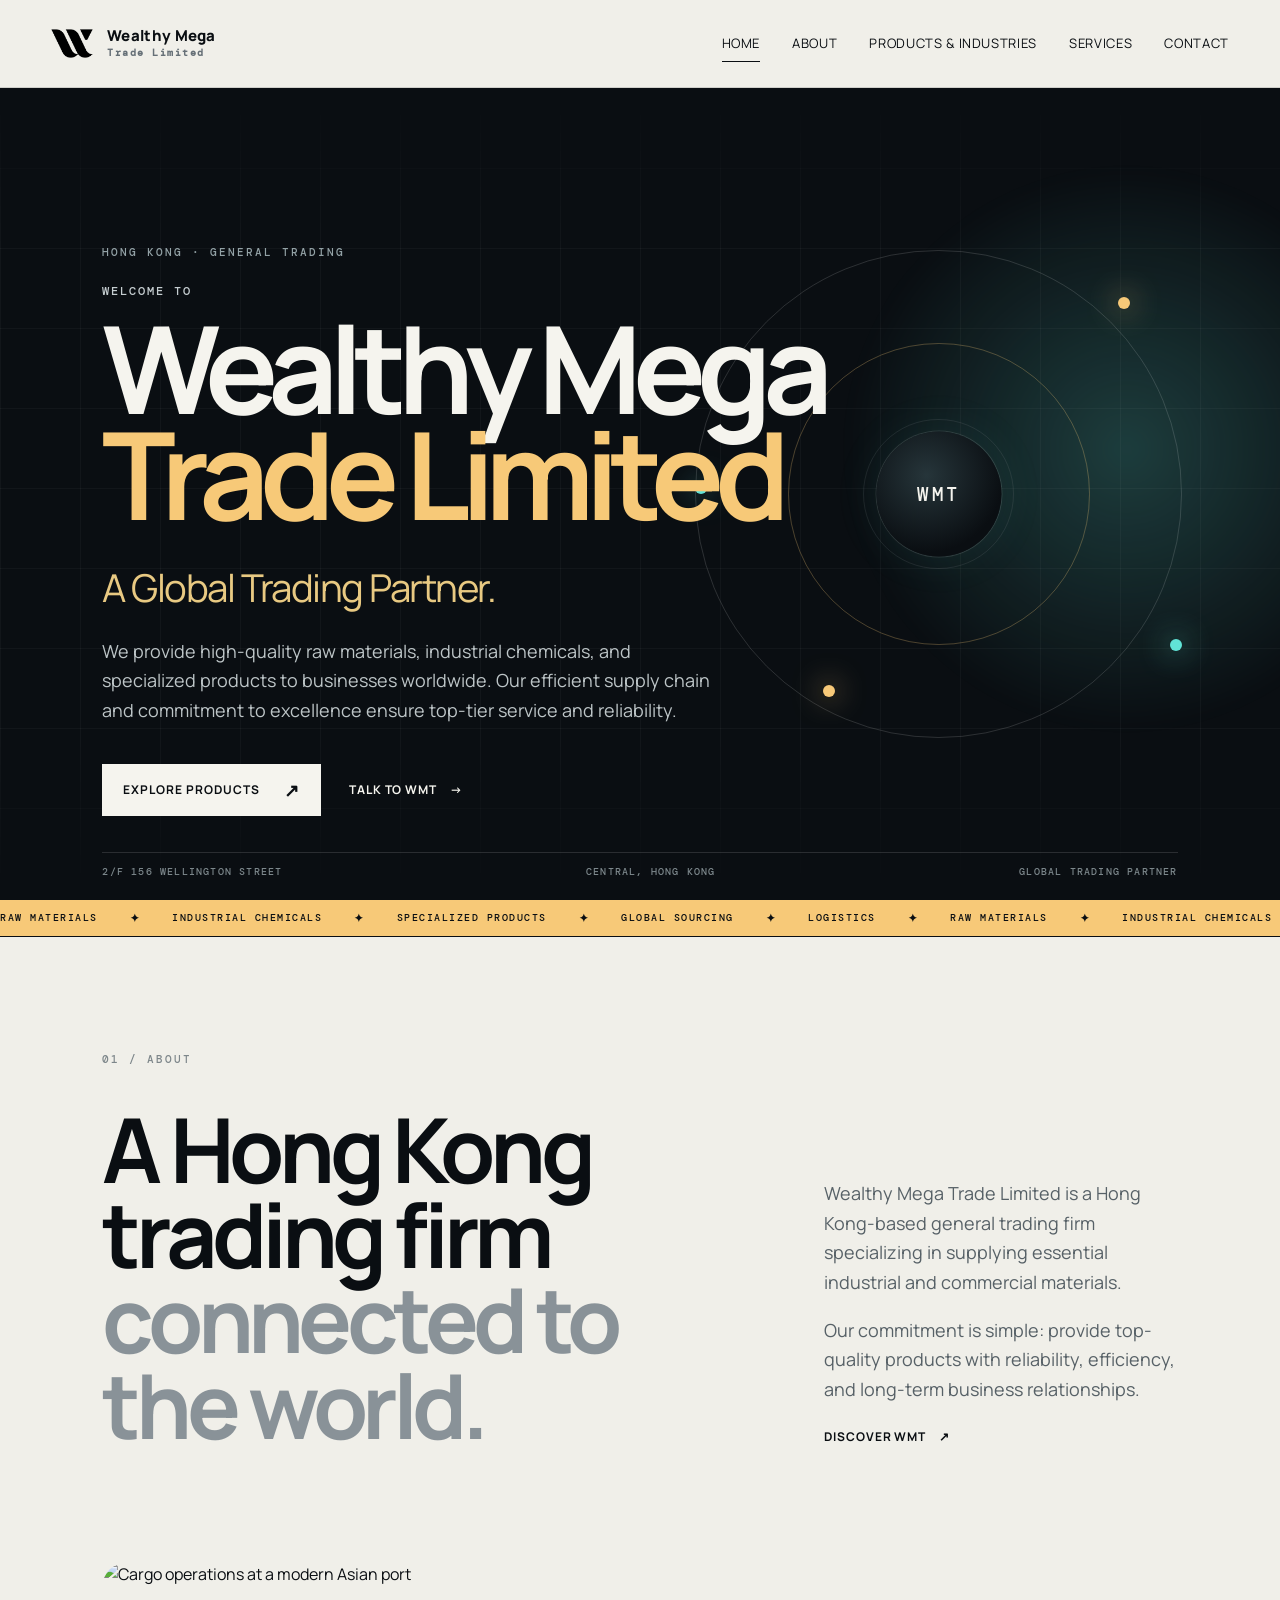
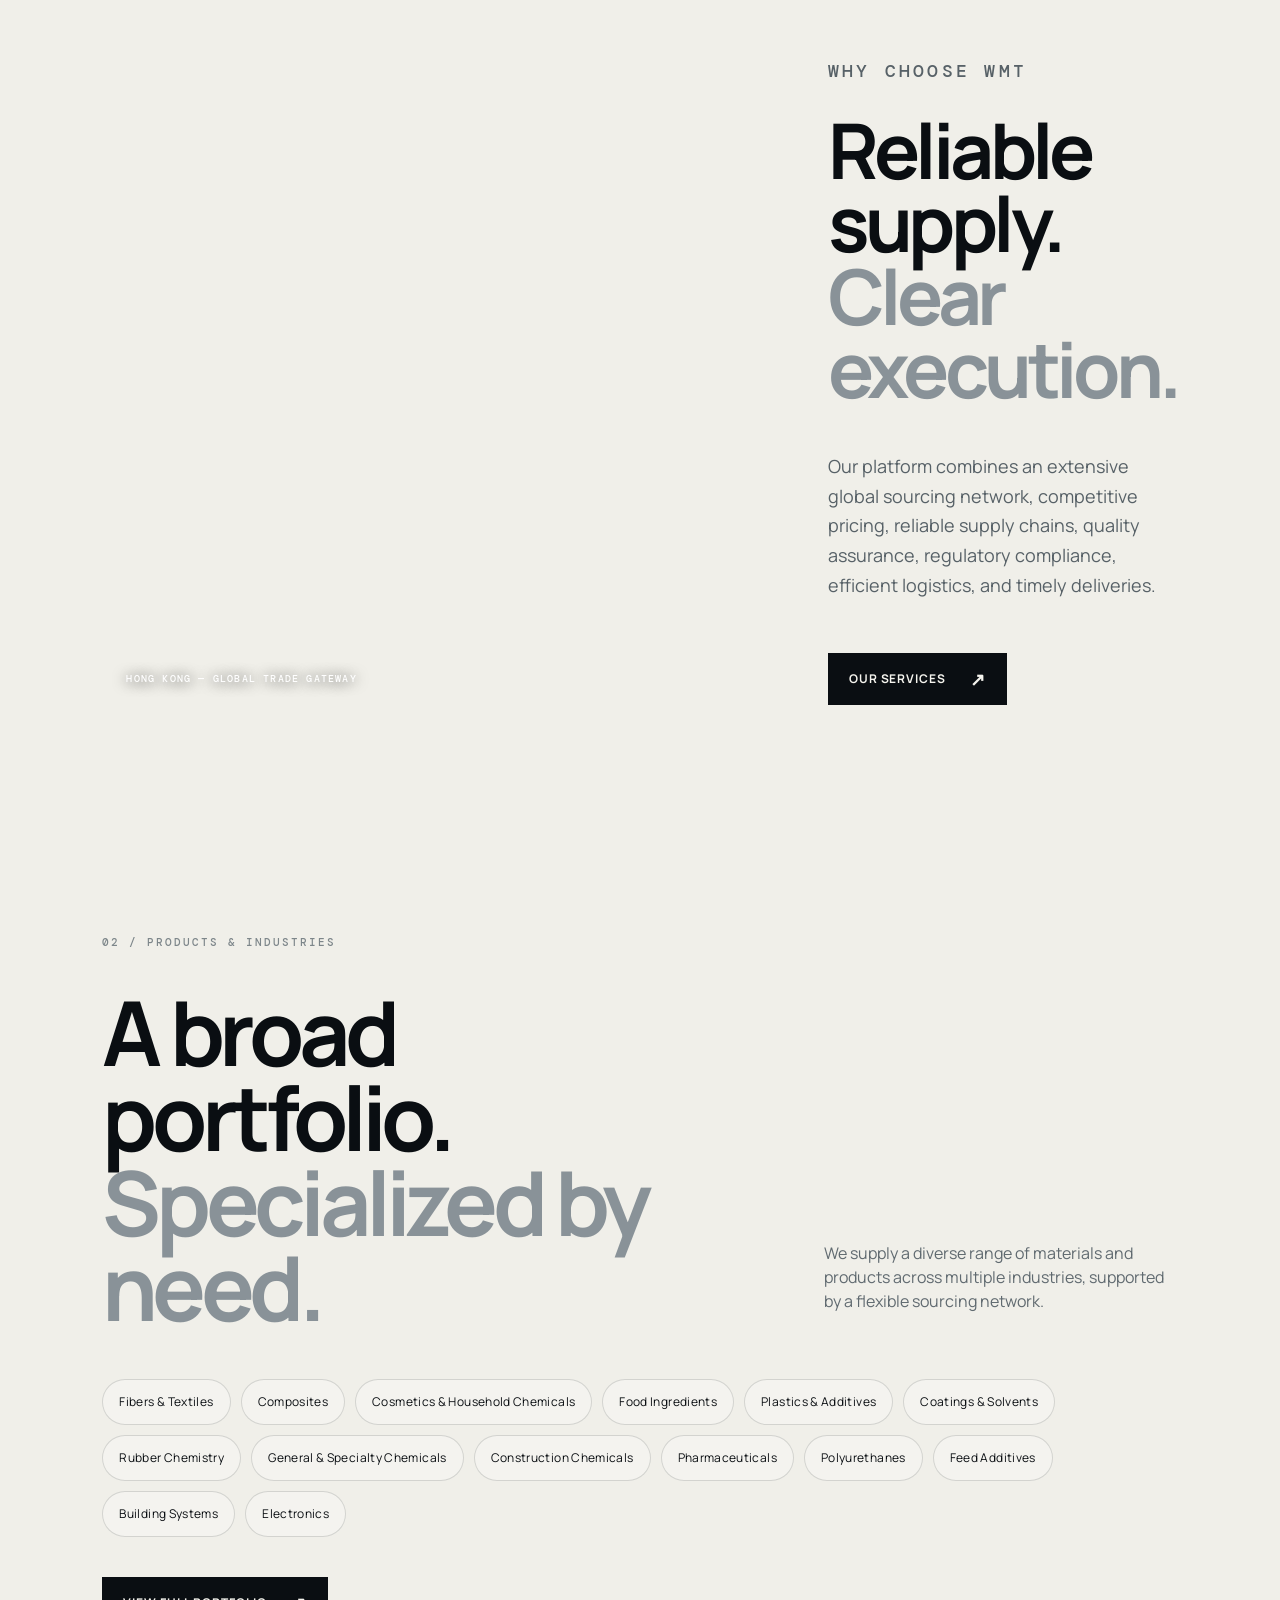
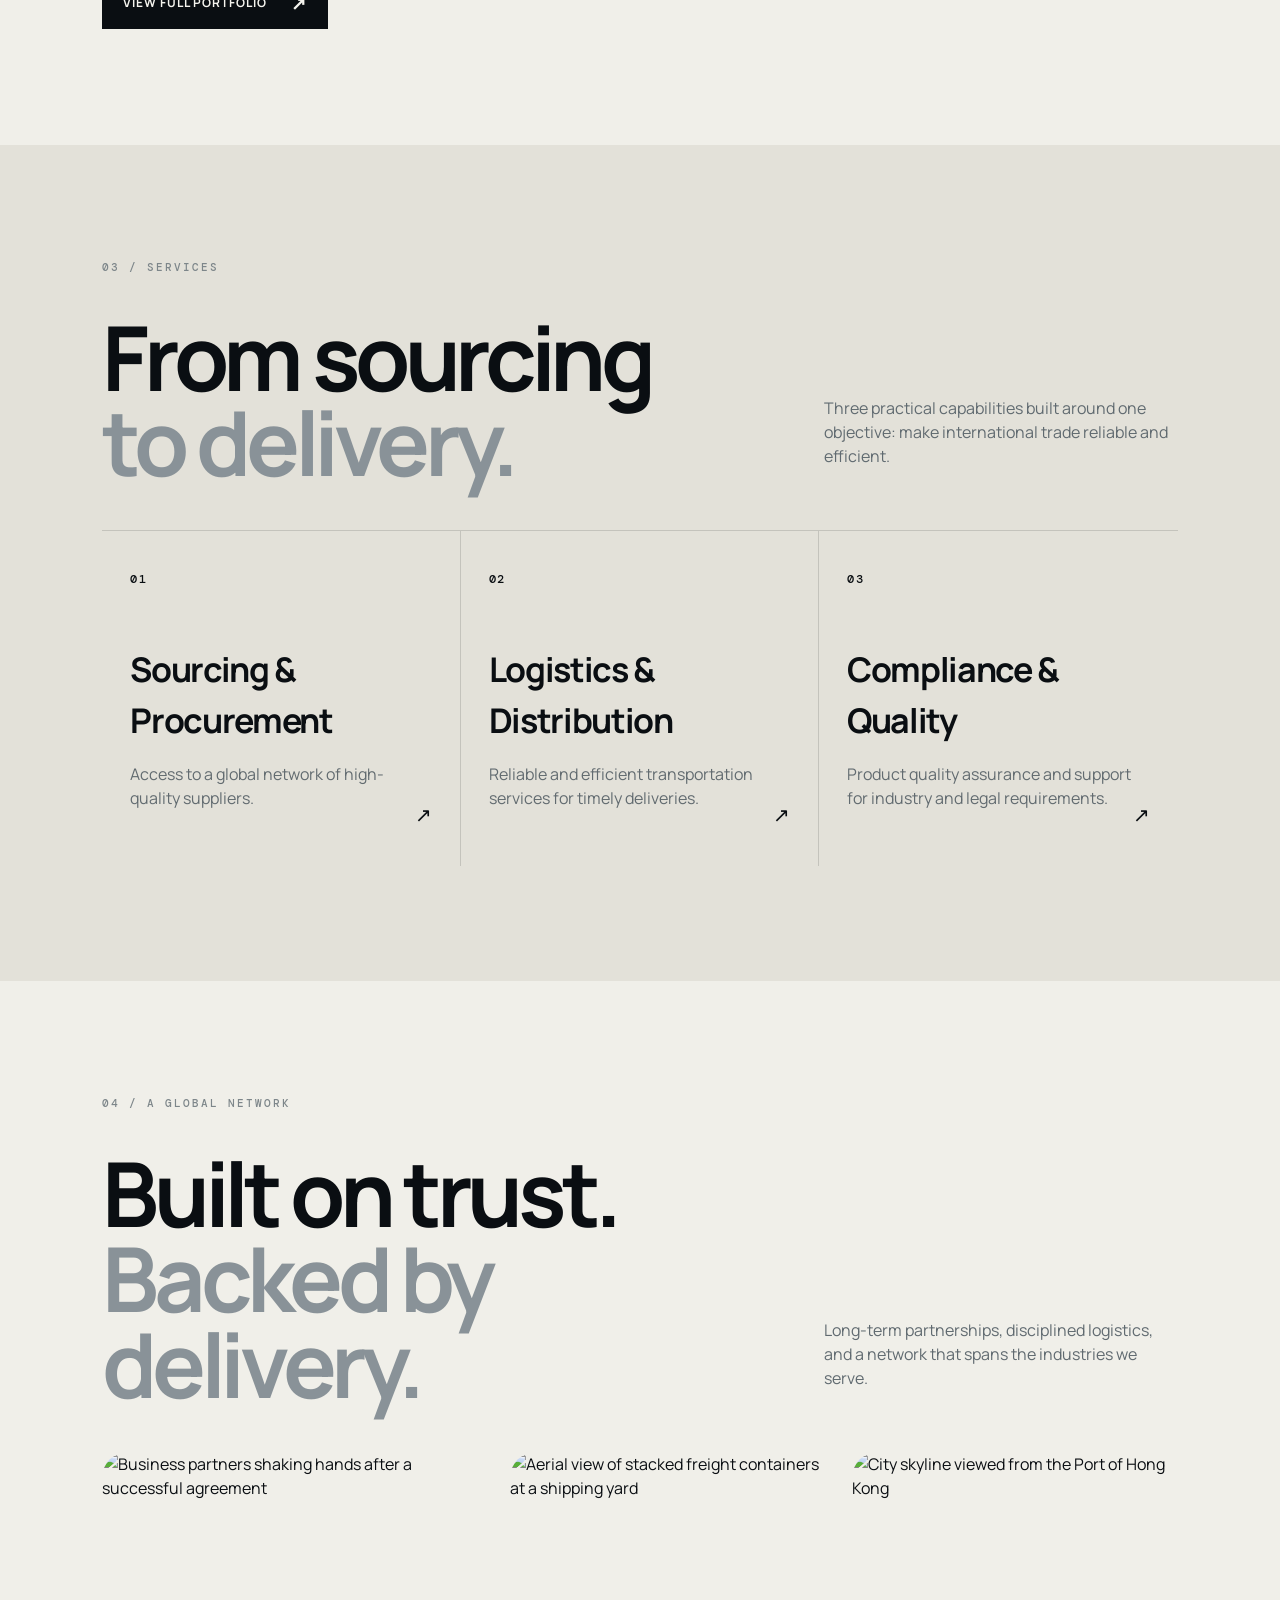
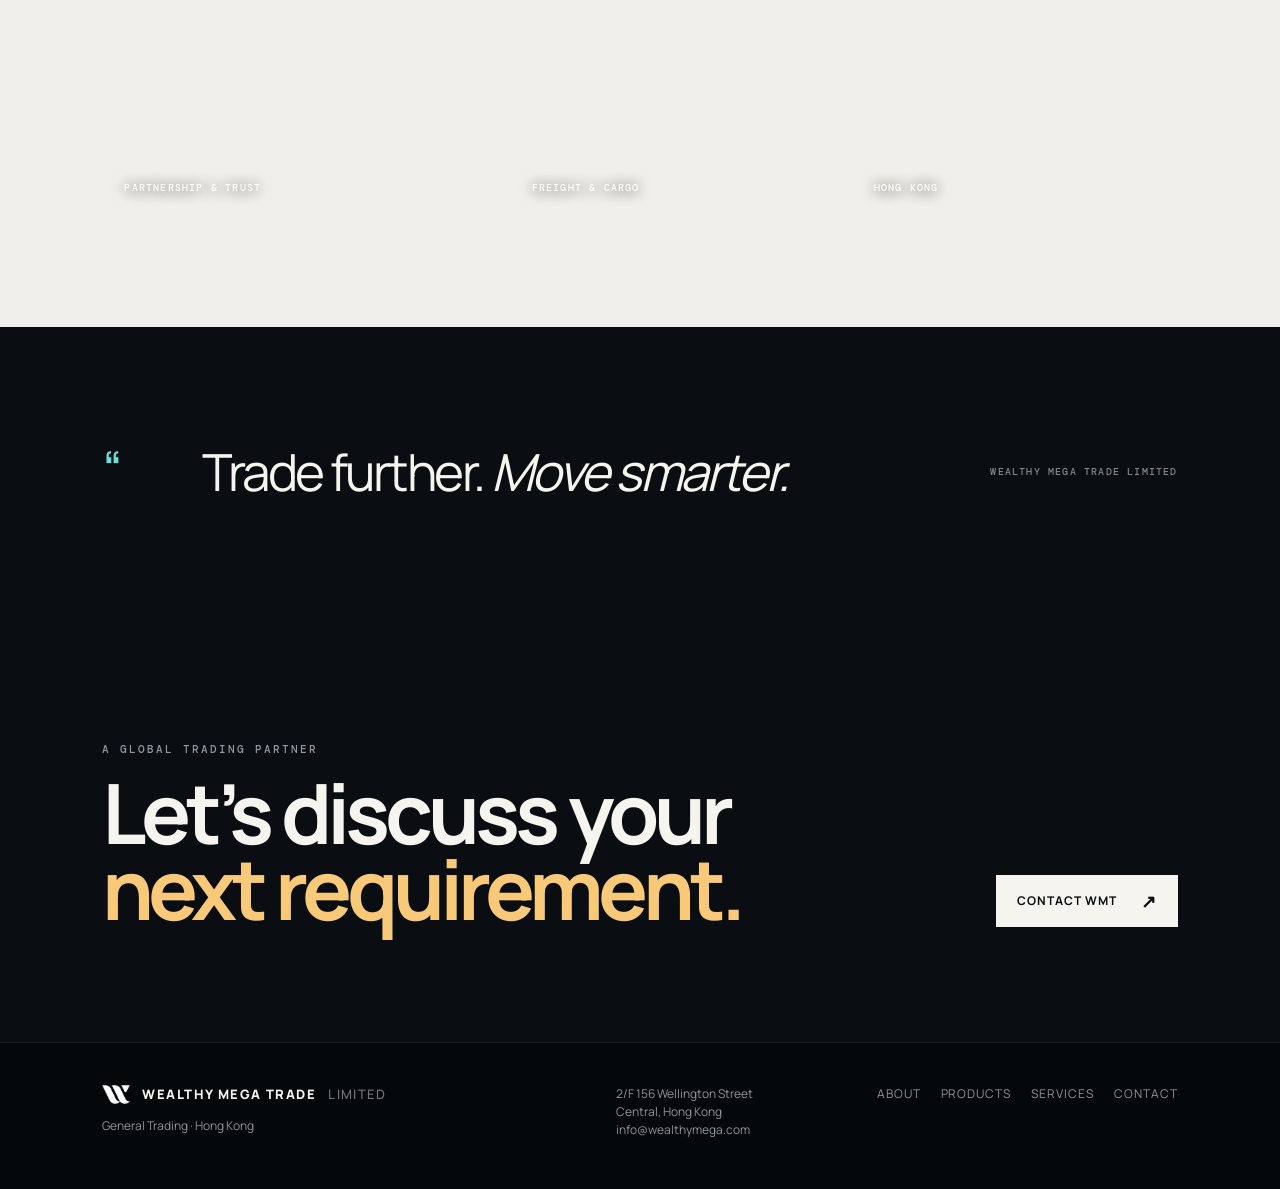
==== commit 4cb24836: "Add files via upload" ====
--- a/index.html
+++ b/index.html
@@ -6,12 +6,15 @@
   <meta name="description" content="Wealthy Mega Trade Limited — a Hong Kong based general trading company and global trading partner for raw materials, industrial chemicals and specialized products.">
   <meta name="theme-color" content="#071014">
   <title>Wealthy Mega Trade Limited | A Global Trading Partner</title>
-  <link rel="icon" href="assets/favicon.svg" type="image/svg+xml">
+  <link rel="icon" href="assets/favicon.ico" sizes="any">
+  <link rel="icon" type="image/png" sizes="32x32" href="assets/favicon-32.png">
+  <link rel="icon" type="image/png" sizes="192x192" href="assets/favicon-192.png">
+  <link rel="apple-touch-icon" href="assets/apple-touch-icon.png">
   <link rel="stylesheet" href="css/site.css">
 </head>
 <body class="page-home">
   <header class="site-header">
-    <a class="brand" href="index.html" aria-label="Wealthy Mega Trade Limited home"><img src="assets/logo.svg" alt="Wealthy Mega Trade Limited"></a>
+    <a class="brand" href="index.html" aria-label="Wealthy Mega Trade Limited home"><img class="brand-mark" src="assets/logo-icon.png" alt="Wealthy Mega Trade Limited"><span class="brand-text">Wealthy Mega<small>Trade Limited</small></span></a>
     <button class="menu-toggle" aria-label="Open navigation" aria-expanded="false"><span></span><span></span></button>
     <nav class="site-nav" aria-label="Primary navigation">
       <a class="active" href="index.html">Home</a>
@@ -68,12 +71,22 @@
       </div>
     </section>
 
+    <section class="section gallery-section">
+      <div class="section-tag">04 / A GLOBAL NETWORK</div>
+      <div class="capabilities-head"><h2 class="display-title reveal">Built on trust.<br><span>Backed by delivery.</span></h2><p class="reveal">Long-term partnerships, disciplined logistics, and a network that spans the industries we serve.</p></div>
+      <div class="gallery-grid">
+        <div class="gallery-tile tall reveal"><img src="https://images.pexels.com/photos/33175653/pexels-photo-33175653.jpeg?auto=compress&cs=tinysrgb&w=1400" alt="Business partners shaking hands after a successful agreement" loading="lazy"><div class="image-caption">PARTNERSHIP &amp; TRUST</div></div>
+        <div class="gallery-tile reveal"><img src="https://images.pexels.com/photos/2226458/pexels-photo-2226458.jpeg?auto=compress&cs=tinysrgb&w=1200" alt="Aerial view of stacked freight containers at a shipping yard" loading="lazy"><div class="image-caption">FREIGHT &amp; CARGO</div></div>
+        <div class="gallery-tile reveal"><img src="https://images.pexels.com/photos/24345769/pexels-photo-24345769.jpeg?auto=compress&cs=tinysrgb&w=1200" alt="City skyline viewed from the Port of Hong Kong" loading="lazy"><div class="image-caption">HONG KONG</div></div>
+      </div>
+    </section>
+
     <section class="quote-band"><div class="quote-mark">“</div><p>Trade further. <em>Move smarter.</em></p><span>WEALTHY MEGA TRADE LIMITED</span></section>
 
     <section class="section contact-strip"><div><p class="eyebrow">A GLOBAL TRADING PARTNER</p><h2>Let’s discuss your<br><span>next requirement.</span></h2></div><a class="button button-light" href="contact.html">Contact WMT <span>↗</span></a></section>
   </main>
 
-  <footer class="site-footer"><div><div class="footer-brand">WEALTHY MEGA TRADE <span>LIMITED</span></div><p>General Trading · Hong Kong</p></div><div class="footer-address">2/F 156 Wellington Street<br>Central, Hong Kong<br><a href="mailto:info@wealthymega.com">info@wealthymega.com</a></div><div class="footer-meta"><a href="about.html">About</a><a href="products.html">Products</a><a href="services.html">Services</a><a href="contact.html">Contact</a></div></footer>
+  <footer class="site-footer"><div><div class="footer-brand"><img class="footer-mark" src="assets/logo-icon-white.png" alt="">WEALTHY MEGA TRADE <span>LIMITED</span></div><p>General Trading · Hong Kong</p></div><div class="footer-address">2/F 156 Wellington Street<br>Central, Hong Kong<br><a href="mailto:info@wealthymega.com">info@wealthymega.com</a></div><div class="footer-meta"><a href="about.html">About</a><a href="products.html">Products</a><a href="services.html">Services</a><a href="contact.html">Contact</a></div></footer>
   <script src="js/site.js"></script>
 </body>
 </html>
--- a/css/site.css
+++ b/css/site.css
@@ -0,0 +1,26 @@
+@import url('https://fonts.googleapis.com/css2?family=DM+Mono:wght@400;500&family=Manrope:wght@400;500;600;700;800&display=swap');
+:root{--bg:#f0efe9;--ink:#0a0e12;--muted:#667077;--line:rgba(10,14,18,.14);--dark:#0a0e12;--light:#f5f4ee;--aqua:#61e4d7;--gold:#f7c978;--radius:26px;--ease:cubic-bezier(.22,1,.36,1)}
+*{box-sizing:border-box}html{scroll-behavior:smooth}body{margin:0;background:var(--bg);color:var(--ink);font-family:'Manrope',Arial,sans-serif;line-height:1.5;overflow-x:hidden}a{color:inherit;text-decoration:none}img{max-width:100%;display:block}button,input,textarea{font:inherit}.site-header{height:88px;display:flex;align-items:center;justify-content:space-between;padding:0 4vw;border-bottom:1px solid var(--line);position:relative;z-index:30;background:rgba(240,239,233,.9);backdrop-filter:blur(18px)}
+/* gallery / visual additions */
+.gallery-section{background:var(--bg)}
+.gallery-grid{display:grid;grid-template-columns:1.2fr 1fr 1fr;gap:16px;margin-top:44px}
+.gallery-tile{position:relative;min-height:360px;border-radius:var(--radius);overflow:hidden}
+.gallery-tile img{width:100%;height:100%;object-fit:cover;transition:transform 1.3s var(--ease)}
+.gallery-tile:hover img{transform:scale(1.05)}
+.gallery-tile .image-caption{position:absolute;left:22px;bottom:18px;color:#fff;font:500 10px 'DM Mono',monospace;letter-spacing:.12em;text-shadow:0 1px 14px #000}
+.gallery-tile.tall{grid-row:span 1}
+@media (max-width:980px){.gallery-grid{grid-template-columns:1fr 1fr}}
+@media (max-width:720px){.gallery-grid{grid-template-columns:1fr}.gallery-tile{min-height:280px}}
+.image-band{position:relative;min-height:420px;border-radius:var(--radius);overflow:hidden;margin:0 8vw}
+.image-band img{width:100%;height:100%;object-fit:cover;position:absolute;inset:0}
+.image-band .image-caption{position:absolute;left:28px;bottom:22px;color:#fff;font:500 10px 'DM Mono',monospace;letter-spacing:.12em;text-shadow:0 1px 14px #000;z-index:2}
+.image-band:after{content:"";position:absolute;inset:0;background:linear-gradient(to top,rgba(0,0,0,.45),transparent 45%)}
+@media (max-width:720px){.image-band{margin:0 5vw;min-height:300px}}.brand{display:flex;align-items:center;gap:14px}.brand-mark{width:42px;height:auto;display:block}.brand-text{font:800 15px/1.2 'Manrope',Arial,sans-serif;letter-spacing:.02em}.brand-text small{display:block;font:600 10px/1.4 'DM Mono',monospace;letter-spacing:.15em;color:var(--muted);margin-top:1px}.footer-brand{display:flex;align-items:center;gap:12px}.footer-mark{width:28px;height:auto;display:block}.site-nav{display:flex;gap:32px;font-size:13px;letter-spacing:.05em;text-transform:uppercase}.site-nav a{position:relative;padding:14px 0}.site-nav a:after{content:"";position:absolute;left:0;bottom:5px;width:0;height:1px;background:var(--ink);transition:width .45s var(--ease)}.site-nav a:hover:after,.site-nav a.active:after{width:100%}.menu-toggle{display:none;border:0;background:none;width:44px;height:44px}.menu-toggle span{display:block;width:22px;height:1px;background:var(--ink);margin:6px auto}.hero{position:relative;overflow:hidden}.hero-home{min-height:calc(100vh - 88px);background:var(--dark);color:var(--light);padding:10vh 8vw 28px;display:flex;align-items:center}.hero-grid{position:absolute;inset:0;background-image:linear-gradient(rgba(255,255,255,.035) 1px,transparent 1px),linear-gradient(90deg,rgba(255,255,255,.035) 1px,transparent 1px);background-size:80px 80px;mask-image:linear-gradient(to bottom,transparent,black 20%,black 80%,transparent)}.hero-glow{position:absolute;width:48vw;height:48vw;border-radius:50%;right:-12vw;top:6vh;background:radial-gradient(circle,rgba(97,228,215,.22),rgba(97,228,215,0) 65%);filter:blur(8px);animation:drift 9s ease-in-out infinite alternate}.hero-copy{position:relative;z-index:2;max-width:850px}.eyebrow,.section-tag{font:500 11px 'DM Mono',monospace;letter-spacing:.18em;text-transform:uppercase}.eyebrow{color:#8f999f}.hero-copy .eyebrow{color:#93a2a6}.hero h1{font-size:clamp(66px,9.5vw,154px);line-height:.87;letter-spacing:-.075em;margin:26px 0 32px;font-weight:700}.hero h1 em{font-style:normal;color:var(--gold)}.hero-lede{font-size:18px;line-height:1.65;color:#bdc5c7;max-width:610px}.hero-actions{display:flex;align-items:center;gap:28px;margin-top:38px}.button{display:inline-flex;align-items:center;gap:24px;padding:16px 20px;border:1px solid currentColor;font-size:12px;letter-spacing:.08em;text-transform:uppercase;font-weight:700;transition:transform .45s var(--ease),background .45s var(--ease),color .45s var(--ease)}.button span{font-size:18px;line-height:0;transition:transform .45s var(--ease)}.button:hover{transform:translateY(-3px)}.button:hover span{transform:translate(3px,-3px)}.button-light{background:var(--light);color:var(--dark);border-color:var(--light)}.button-dark{background:var(--dark);color:var(--light);border-color:var(--dark)}.text-link,.arrow-link{font-size:12px;letter-spacing:.08em;text-transform:uppercase;font-weight:700}.text-link span,.arrow-link span{display:inline-block;margin-left:10px;transition:transform .35s var(--ease)}.text-link:hover span,.arrow-link:hover span{transform:translate(5px,-3px)}.hero-orbit{position:absolute;right:4vw;top:50%;transform:translateY(-50%);width:min(48vw,580px);aspect-ratio:1}.orbit{position:absolute;inset:8%;border:1px solid rgba(255,255,255,.14);border-radius:50%}.orbit-a{animation:spin 22s linear infinite}.orbit-b{inset:24%;border-color:rgba(247,201,120,.28);animation:spinReverse 17s linear infinite}.orbit-core{position:absolute;left:50%;top:50%;transform:translate(-50%,-50%);width:125px;aspect-ratio:1;border-radius:50%;display:grid;place-items:center;background:radial-gradient(circle at 40% 35%,#26353a,#0a0e12 70%);box-shadow:0 0 0 1px rgba(255,255,255,.12),0 0 50px rgba(97,228,215,.08);font:500 19px 'DM Mono',monospace;letter-spacing:.18em}.orbit-node{position:absolute;width:12px;height:12px;border-radius:50%}.node-a{left:8%;top:48%;background:var(--aqua);box-shadow:0 0 30px var(--aqua);animation:pulse 3.2s ease-in-out infinite}.node-b{right:17%;top:16%;background:var(--gold);box-shadow:0 0 30px var(--gold);animation:pulse 2.7s ease-in-out infinite .6s}.node-c{right:8%;bottom:23%;background:var(--aqua);box-shadow:0 0 30px var(--aqua);animation:pulse 3.6s ease-in-out infinite 1.2s}.hero-bottom{position:absolute;bottom:22px;left:8vw;right:8vw;display:flex;justify-content:space-between;border-top:1px solid rgba(255,255,255,.13);padding-top:12px;font:500 10px 'DM Mono',monospace;letter-spacing:.12em;color:#7c878b;text-transform:uppercase}.ticker{overflow:hidden;background:var(--gold);color:var(--dark);white-space:nowrap;border-bottom:1px solid var(--dark)}.ticker-track{display:inline-flex;gap:32px;padding:11px 0;animation:marquee 24s linear infinite;font:500 10px 'DM Mono',monospace;letter-spacing:.15em}.ticker-track b{font-size:11px}.section{padding:9vw 8vw}.section-tag{color:#7d868a;margin-bottom:40px}.intro-grid,.capabilities-head{display:grid;grid-template-columns:1.4fr .8fr;gap:8vw;align-items:end}.display-title{font-size:clamp(48px,7vw,108px);line-height:.95;letter-spacing:-.06em;margin:0;font-weight:700}.display-title span{color:#899298}.intro-text{max-width:450px}.intro-text p,.panel-copy p,.market-intro-copy p,.service-copy p,.office-card p,.form-copy p{font-size:18px;line-height:1.65;color:#576167}.image-split{display:grid;grid-template-columns:1.4fr .6fr;min-height:720px;padding-top:0}.image-panel{position:relative;min-height:620px;overflow:hidden;border-radius:var(--radius)}.image-panel img,.about-image>img,.service-image-main img,.market-card-image img,.market-image-row img{width:100%;height:100%;object-fit:cover;transition:transform 1.3s var(--ease)}.image-panel:hover img,.about-image:hover>img,.service-image-main:hover img,.market-card:hover img,.market-image-row:hover img{transform:scale(1.04)}.image-caption{position:absolute;left:24px;bottom:20px;color:white;font:500 10px 'DM Mono',monospace;letter-spacing:.12em;text-shadow:0 1px 14px #000}.panel-copy{padding:6vw 0 0 5vw;display:flex;flex-direction:column;justify-content:center}.panel-copy h3{font-size:clamp(45px,6vw,84px);line-height:.95;letter-spacing:-.06em;margin:10px 0 28px}.panel-copy h3 span{color:#899298}.panel-copy .button{align-self:flex-start;margin-top:34px}.capabilities-section{background:#e3e1d9}.capabilities-head{margin-bottom:46px}.capabilities-head p{max-width:420px;color:#606a70}.cap-grid{display:grid;grid-template-columns:repeat(3,1fr);border-top:1px solid var(--line)}.cap-card{position:relative;padding:34px 28px 40px;border-right:1px solid var(--line);min-height:310px;transition:background .5s var(--ease),color .5s var(--ease),transform .5s var(--ease)}.cap-card:last-child{border-right:0}.cap-card:hover{background:var(--dark);color:var(--light);transform:translateY(-8px)}.cap-card:hover p{color:#9da6aa}.cap-no,.market-card-number{font:500 12px 'DM Mono',monospace;letter-spacing:.12em}.cap-card h3{font-size:34px;letter-spacing:-.04em;margin:55px 0 12px}.cap-card p{max-width:290px;color:#626b70}.card-arrow{position:absolute;right:28px;bottom:36px;font-size:20px}.quote-band{padding:8vw;display:grid;grid-template-columns:100px 1fr auto;align-items:center;background:var(--dark);color:var(--light)}.quote-mark{font-size:56px;color:var(--aqua)}.quote-band p{font-size:clamp(28px,4vw,62px);letter-spacing:-.05em;line-height:1;margin:0}.quote-band span{font:500 10px 'DM Mono',monospace;letter-spacing:.12em;color:#7e8a8e}.contact-strip{background:var(--dark);color:var(--light);display:flex;justify-content:space-between;align-items:end}.contact-strip h2{font-size:clamp(48px,6.5vw,90px);line-height:.92;letter-spacing:-.06em;margin:18px 0 0}.contact-strip h2 span{color:var(--gold)}.site-footer{display:grid;grid-template-columns:1.2fr 1fr .8fr;gap:30px;padding:42px 8vw;background:#05080b;color:#8b9699;border-top:1px solid rgba(255,255,255,.08);font-size:12px}.footer-brand{color:var(--light);font-weight:800;letter-spacing:.11em;font-size:13px}.footer-brand span{color:#6f7a7f;font-weight:500}.footer-address{justify-self:center}.footer-meta{justify-self:end;display:flex;gap:20px;text-transform:uppercase;letter-spacing:.08em}.footer-meta a:hover{color:white}.page-hero{position:relative;min-height:610px;background:var(--dark);color:var(--light);padding:8vw;display:grid;grid-template-columns:.4fr 1fr .55fr;gap:50px;align-items:end;overflow:hidden}.page-hero .section-tag{color:#778488;align-self:start}.page-hero .display-title{font-size:clamp(64px,8vw,125px)}.page-hero-art,.map-lines{min-height:360px;position:relative}.radar{position:absolute;width:360px;aspect-ratio:1;border-radius:50%;left:50%;top:50%;transform:translate(-50%,-50%);border:1px solid rgba(255,255,255,.14);box-shadow:inset 0 0 0 35px rgba(255,255,255,.015),inset 0 0 0 70px rgba(255,255,255,.01)}.radar:before,.radar:after{content:"";position:absolute;inset:12%;border:1px dashed rgba(97,228,215,.18);border-radius:50%}.radar:after{inset:29%;border-color:rgba(247,201,120,.2)}.radar i{position:absolute;left:50%;top:50%;width:1px;height:50%;background:linear-gradient(to bottom,rgba(97,228,215,.6),transparent);transform-origin:top;animation:radarSpin 6s linear infinite}.radar i:nth-child(2){transform:rotate(90deg)}.radar i:nth-child(3){transform:rotate(180deg)}.radar i:nth-child(4){transform:rotate(270deg)}.radar b{position:absolute;left:50%;top:50%;transform:translate(-50%,-50%);font:500 20px 'DM Mono',monospace;letter-spacing:.2em}.story-grid,.market-intro{display:grid;grid-template-columns:.35fr 1fr;gap:8vw}.story-copy{max-width:900px}.lead{font-size:27px !important;line-height:1.35 !important;color:#2b3439 !important}.about-image{padding-top:0;position:relative}.about-image>img{height:640px;border-radius:var(--radius)}.floating-note{position:absolute;right:12vw;bottom:9vw;background:var(--light);padding:30px 32px;box-shadow:0 20px 70px rgba(0,0,0,.18);min-width:300px}.floating-note span,.service-image-note span,.market-card span,.form-copy .eyebrow,.office-card span{display:block;font:500 10px 'DM Mono',monospace;letter-spacing:.14em;color:#7c868a}.floating-note strong{display:block;font-size:24px;line-height:1.15;margin-top:22px;letter-spacing:-.04em}.principles{background:#deddd5}.principles-grid{display:grid;grid-template-columns:repeat(4,1fr);border-top:1px solid var(--line)}.principle{padding:28px 25px 20px;border-right:1px solid var(--line);min-height:260px}.principle:last-child{border-right:0}.principle>span{font:500 12px 'DM Mono',monospace;color:#7c8589}.principle h3{font-size:33px;letter-spacing:-.04em;margin:55px 0 8px}.principle p{color:#687177}.service-number{font:500 90px/.8 'DM Mono',monospace;color:rgba(255,255,255,.07);text-align:right}.service-number small{font:500 10px/1.4 'DM Mono',monospace;letter-spacing:.15em;color:#667277}.services-list{background:#efeee8}.service-row{display:grid;grid-template-columns:.2fr .85fr .95fr;gap:4vw;padding:7vw 8vw;border-bottom:1px solid var(--line);align-items:start;position:relative}.service-row:before{content:"";position:absolute;left:0;top:0;height:100%;width:0;background:var(--dark);transition:width .7s var(--ease);z-index:0}.service-row:hover:before{width:100%}.service-row>*{position:relative;z-index:1}.service-row:hover{color:var(--light)}.service-row:hover .service-copy p,.service-row:hover .service-copy li,.service-row:hover .service-title span{color:#9da6aa}.service-index{font:500 12px 'DM Mono',monospace;letter-spacing:.1em}.service-title h2{font-size:clamp(42px,5vw,74px);letter-spacing:-.06em;line-height:1;margin:0}.service-title span{display:block;margin-top:16px;color:#7c858a}.service-copy p{max-width:500px;margin-top:0}.service-copy ul{list-style:none;margin:28px 0 0;padding:0;display:grid;gap:9px;font:500 12px 'DM Mono',monospace;text-transform:uppercase;letter-spacing:.07em}.service-copy li:before{content:"↳";margin-right:9px;color:var(--gold)}.service-image{display:grid;grid-template-columns:1fr .42fr;gap:0;padding-top:0;padding-bottom:0;background:#171d20;color:var(--light)}.service-image-main{min-height:600px;overflow:hidden}.service-image-note{padding:8vw 5vw;display:flex;flex-direction:column;justify-content:center}.service-image-note span{color:#7d8c90}.service-image-note h3{font-size:clamp(45px,5vw,72px);line-height:.93;letter-spacing:-.06em;margin:25px 0 0}.service-image-note em{font-style:normal;color:var(--aqua)}.markets-hero .map-lines{overflow:hidden}.map-lines:before,.map-lines:after{content:"";position:absolute;width:800px;height:800px;border:1px solid rgba(97,228,215,.14);border-radius:50%;left:50%;top:50%;transform:translate(-50%,-50%)}.map-lines:after{width:500px;height:500px;border-color:rgba(247,201,120,.16)}.map-lines span{position:absolute;height:1px;background:linear-gradient(90deg,transparent,rgba(97,228,215,.6),transparent);width:130%;left:-15%;top:50%;transform-origin:center;animation:routeSpin 13s linear infinite}.map-lines span:nth-child(2){transform:rotate(28deg);animation-duration:17s}.map-lines span:nth-child(3){transform:rotate(-34deg);animation-duration:21s}.map-lines span:nth-child(4){transform:rotate(67deg);animation-duration:27s}.map-lines b{position:absolute;left:50%;top:50%;transform:translate(-50%,-50%);font:500 28px 'DM Mono',monospace;letter-spacing:.2em;color:var(--gold)}.market-intro-copy{max-width:900px}.market-cards{padding:0 8vw 9vw;display:grid;grid-template-columns:repeat(3,1fr);gap:18px;background:var(--bg)}.market-card{background:#e3e1d9;min-height:380px;padding:32px;position:relative;overflow:hidden;transition:transform .6s var(--ease)}.market-card:hover{transform:translateY(-8px)}.market-card-wide{grid-column:span 3;display:grid;grid-template-columns:1.15fr .85fr;padding:0;min-height:560px}.market-card-image{overflow:hidden}.market-card-content{padding:7vw 5vw;display:flex;flex-direction:column;justify-content:center}.market-card-content span{color:#7c8589}.market-card-content h2{font-size:clamp(44px,5vw,76px);line-height:.92;letter-spacing:-.06em;margin:20px 0}.market-card-content p{max-width:430px;color:#667075}.market-card h3{font-size:43px;line-height:.92;letter-spacing:-.06em;margin:45px 0 0}.market-card p{color:#667075;max-width:300px}.market-card .market-card-number{color:#7a8589}.dark-card{background:var(--dark);color:var(--light)}.dark-card p{color:#98a3a6}.market-image-row{display:grid;grid-template-columns:.7fr 1.3fr;gap:0;padding-top:0;padding-bottom:0}.market-image-row>img{height:520px;border-radius:var(--radius)}.market-quote{background:var(--gold);padding:7vw;display:flex;flex-direction:column;justify-content:center}.market-quote p{font-size:clamp(42px,5vw,72px);line-height:.92;letter-spacing:-.06em;margin:0}.market-quote em{font-style:normal;color:#6a5532}.contact-hero{min-height:640px;background:var(--dark);color:var(--light);padding:8vw;display:grid;grid-template-columns:.35fr 1fr .55fr;gap:50px;align-items:end;position:relative;overflow:hidden}.contact-hero:before{content:"";position:absolute;width:900px;height:900px;right:-370px;top:-300px;border-radius:50%;background:radial-gradient(circle,rgba(97,228,215,.19),transparent 63%);filter:blur(15px);animation:drift 10s ease-in-out infinite alternate}.contact-hero-copy{position:relative;z-index:2;max-width:850px}.contact-hero-copy .lead{color:#b4bec1 !important;max-width:700px;margin-top:40px}.contact-orbit{position:relative;min-height:340px;z-index:2}.contact-pulse{position:absolute;width:200px;aspect-ratio:1;border-radius:50%;border:1px solid rgba(97,228,215,.22);left:50%;top:50%;transform:translate(-50%,-50%);box-shadow:0 0 0 38px rgba(97,228,215,.035),0 0 0 76px rgba(97,228,215,.02);animation:pulseRing 3.5s ease-in-out infinite}.contact-orbit:after{content:"";position:absolute;left:50%;top:50%;width:12px;height:12px;border-radius:50%;background:var(--gold);transform:translate(-50%,-50%);box-shadow:0 0 35px var(--gold)}.contact-orbit span{position:absolute;left:50%;top:50%;transform:translate(-50%,-50%);font:500 20px 'DM Mono',monospace;letter-spacing:.2em}.contact-grid{display:grid;grid-template-columns:.35fr 1fr;gap:8vw}.office-card{background:#e1dfd6;padding:55px;max-width:820px}.office-card h2{font-size:clamp(42px,5vw,76px);letter-spacing:-.06em;line-height:.95;margin:22px 0 12px}.office-card .button{margin-top:30px}.contact-form-section{background:#171d20;color:var(--light);padding:9vw 8vw;display:grid;grid-template-columns:.35fr 1fr;gap:8vw}.contact-form-section .section-tag{color:#6f7d82}.form-shell{display:grid;grid-template-columns:.7fr 1fr;gap:6vw}.form-copy h2{font-size:clamp(44px,5vw,72px);line-height:.92;letter-spacing:-.06em;margin:20px 0 24px}.form-copy h2 span{color:var(--aqua)}.form-copy p{color:#96a1a5}.contact-form-section form{display:grid;gap:20px}.contact-form-section label{display:grid;gap:8px;font:500 10px 'DM Mono',monospace;text-transform:uppercase;letter-spacing:.12em;color:#8c989c}.contact-form-section input,.contact-form-section textarea{width:100%;border:0;border-bottom:1px solid rgba(255,255,255,.2);background:transparent;color:var(--light);padding:10px 0 12px;outline:none;resize:vertical}.contact-form-section input:focus,.contact-form-section textarea:focus{border-color:var(--aqua)}.contact-form-section .button{justify-self:start;margin-top:10px}.form-note{min-height:20px;color:var(--aqua);font-size:12px}.reveal{opacity:0;transform:translateY(28px);transition:opacity .9s var(--ease),transform .9s var(--ease)}.reveal.in{opacity:1;transform:none}@keyframes drift{to{transform:translate3d(-20px,25px,0) scale(1.06)}}@keyframes spin{to{transform:rotate(360deg)}}@keyframes spinReverse{to{transform:rotate(-360deg)}}@keyframes pulse{50%{transform:scale(1.45);opacity:.55}}@keyframes marquee{to{transform:translateX(-50%)}}@keyframes radarSpin{to{transform:rotate(360deg)}}@keyframes routeSpin{to{transform:rotate(360deg)}}@keyframes pulseRing{50%{transform:translate(-50%,-50%) scale(1.12);opacity:.65}}
+@media (max-width:980px){.site-nav{gap:20px}.hero-home{padding-left:6vw;padding-right:6vw}.hero-orbit{right:-8vw;opacity:.65;width:58vw}.intro-grid,.capabilities-head,.story-grid,.market-intro,.contact-grid,.contact-form-section,.form-shell{grid-template-columns:1fr}.image-split,.service-image,.market-image-row{grid-template-columns:1fr}.image-panel{min-height:500px}.panel-copy{padding:70px 0}.cap-grid,.principles-grid,.market-cards{grid-template-columns:1fr}.market-card-wide{grid-column:span 1;grid-template-columns:1fr}.market-card-wide .market-card-image{min-height:390px}.market-card{min-height:320px}.market-image-row>img{height:420px}.page-hero,.contact-hero{grid-template-columns:1fr;align-items:start}.page-hero-art,.map-lines,.contact-orbit{min-height:250px}.service-number{text-align:left}.quote-band{grid-template-columns:50px 1fr;gap:20px}.quote-band span{grid-column:2}.site-footer{grid-template-columns:1fr 1fr}.footer-meta{justify-self:start;flex-wrap:wrap}.footer-address{justify-self:start}}
+@media (max-width:720px){.site-header{height:72px;padding:0 5vw}.brand img{width:205px}.menu-toggle{display:block}.site-nav{position:absolute;left:0;right:0;top:71px;padding:18px 5vw 24px;background:rgba(240,239,233,.98);border-bottom:1px solid var(--line);display:none;flex-direction:column;gap:2px}.site-nav.open{display:flex}.hero-home{min-height:760px;padding:95px 5vw 28px;align-items:start}.hero h1{font-size:clamp(55px,16vw,88px)}.hero-orbit{width:80vw;right:-20vw;top:auto;bottom:70px;transform:none;opacity:.48}.hero-bottom{left:5vw;right:5vw;gap:14px;flex-wrap:wrap}.section{padding:17vw 5vw}.display-title{font-size:clamp(46px,12vw,70px)}.intro-grid,.capabilities-head{gap:45px}.image-split{padding-left:5vw;padding-right:5vw}.image-panel{min-height:410px}.cap-card{border-right:0;border-bottom:1px solid var(--line);min-height:270px}.cap-card:last-child{border-bottom:0}.quote-band{padding:15vw 5vw}.contact-strip{align-items:start;gap:35px}.site-footer{grid-template-columns:1fr;padding:36px 5vw}.footer-address,.footer-meta{justify-self:start}.page-hero,.contact-hero{padding:14vw 5vw;min-height:650px}.page-hero .display-title,.contact-hero .display-title{font-size:clamp(55px,14vw,88px)}.service-row{grid-template-columns:1fr;gap:28px;padding:14vw 5vw}.service-title h2{font-size:clamp(45px,13vw,72px)}.service-image-main{min-height:420px}.market-cards{padding:0 5vw 17vw}.market-card-content{padding:70px 32px}.contact-form-section{padding:17vw 5vw}}
+@media (prefers-reduced-motion:reduce){*,*:before,*:after{scroll-behavior:auto!important;animation:none!important;transition:none!important}.reveal{opacity:1;transform:none}}
+/* WMT specification extensions */
+.hero-kicker{font:500 12px 'DM Mono',monospace;letter-spacing:.16em;text-transform:uppercase;color:#c5cdd0;margin:24px 0 -10px}.hero-subtitle{font-size:clamp(22px,3vw,42px);letter-spacing:-.04em;color:#e8c982;margin:0 0 20px}.hero-page-lede{max-width:700px;font-size:18px;line-height:1.6;color:#b9c3c6;margin-top:28px}.orbit-c{inset:37%;border-color:rgba(255,255,255,.08);animation:spin 29s linear infinite}.node-d{left:30%;bottom:15%;background:var(--gold);box-shadow:0 0 30px var(--gold);animation:pulse 4s ease-in-out infinite 1.8s}.products-preview{background:#f0efe9}.product-chips{display:flex;flex-wrap:wrap;gap:10px;margin:50px 0 34px;max-width:1200px}.product-chips span{padding:13px 16px;border:1px solid var(--line);border-radius:999px;font-size:12px;letter-spacing:.03em;background:rgba(255,255,255,.28);transition:transform .4s var(--ease),background .4s var(--ease)}.product-chips span:hover{transform:translateY(-4px);background:#fff}.products-cta{margin-top:6px}.feature-list{list-style:none;margin:34px 0 0;padding:0;display:grid;gap:18px}.feature-list li{padding:15px 0;border-top:1px solid var(--line);font-size:16px}.feature-list li:before{content:'↗';display:inline-block;margin-right:12px;color:#798489}.portfolio-art{position:relative;min-height:390px}.portfolio-art:before,.portfolio-art:after{content:"";position:absolute;left:50%;top:50%;transform:translate(-50%,-50%);border:1px solid rgba(97,228,215,.16);border-radius:50%;width:290px;height:290px;box-shadow:0 0 0 70px rgba(97,228,215,.02),0 0 0 140px rgba(247,201,120,.02)}.portfolio-art:after{width:480px;height:480px;border-style:dashed;border-color:rgba(247,201,120,.13);animation:spin 28s linear infinite}.portfolio-core{position:absolute;left:50%;top:50%;transform:translate(-50%,-50%);display:grid;place-items:center;width:110px;height:110px;border-radius:50%;background:radial-gradient(circle at 40% 35%,#26353a,#071014 70%);box-shadow:0 0 0 1px rgba(255,255,255,.12),0 0 60px rgba(97,228,215,.08);font:500 18px 'DM Mono',monospace;letter-spacing:.18em;z-index:2}.portfolio-node{position:absolute;display:grid;place-items:center;width:38px;height:38px;border-radius:50%;border:1px solid rgba(255,255,255,.2);background:#10181b;color:#dbe3e5;font:500 10px 'DM Mono',monospace;z-index:3}.pn1{left:16%;top:32%;animation:floatNode 4s ease-in-out infinite}.pn2{right:20%;top:18%;animation:floatNode 5.2s ease-in-out infinite .6s}.pn3{right:10%;bottom:23%;animation:floatNode 4.4s ease-in-out infinite 1.1s}.pn4{left:28%;bottom:12%;animation:floatNode 5.6s ease-in-out infinite 1.7s}.portfolio-intro{display:grid;grid-template-columns:.35fr 1fr;gap:8vw}.portfolio-intro-copy{max-width:900px}.portfolio-grid-section{padding:0 8vw 9vw}.portfolio-grid{display:grid;grid-template-columns:repeat(3,1fr);gap:16px}.portfolio-card{min-height:330px;background:#e3e1d9;padding:28px;position:relative;overflow:hidden;transition:transform .55s var(--ease),background .45s var(--ease),color .45s var(--ease)}.portfolio-card:hover{transform:translateY(-8px)}.portfolio-card>span{font:500 11px 'DM Mono',monospace;letter-spacing:.12em;color:#7b8589}.portfolio-card h2{font-size:clamp(30px,3.2vw,50px);line-height:.94;letter-spacing:-.055em;margin:70px 0 14px;max-width:560px}.portfolio-card p{max-width:380px;color:#657076}.portfolio-card.dark-card{background:var(--dark);color:var(--light)}.portfolio-card.dark-card>span{color:#8a969a}.portfolio-card.dark-card p{color:#99a4a8}.wide-card{grid-column:span 2}.visual-card{display:grid;grid-template-columns:1fr .8fr;padding:0}.visual-card>div{padding:30px}.visual-card h2{margin-top:110px}.visual-card img{width:100%;height:100%;object-fit:cover;min-height:330px;filter:saturate(.8) contrast(1.03)}.contact-email{display:flex;align-items:center;justify-content:space-between;gap:20px;margin-top:38px;padding-top:20px;border-top:1px solid var(--line)}.contact-email span{font:500 10px 'DM Mono',monospace;letter-spacing:.12em;color:#7a8488}.contact-email a{font-weight:700}.contact-email a:hover{color:#4e7073}.form-copy a{color:var(--aqua);font-weight:700}.service-row{display:grid;grid-template-columns:.2fr .95fr .85fr;gap:50px;padding:7vw 8vw;border-top:1px solid var(--line);transition:background .5s var(--ease)}.service-row:hover{background:#e3e1d9}.service-index{font:500 11px 'DM Mono',monospace;letter-spacing:.12em;color:#7d878b}.service-title h2{font-size:clamp(42px,5vw,78px);line-height:.92;letter-spacing:-.06em;margin:0}.service-title span{display:block;margin-top:18px;color:#899297;font-size:14px}.service-copy ul{margin:25px 0 0;padding:0;list-style:none;display:grid;gap:12px}.service-copy li{font-size:14px;color:#4f5b61;padding-left:21px;position:relative}.service-copy li:before{content:'•';position:absolute;left:0;color:#65787d}.service-image{display:grid;grid-template-columns:1.5fr .5fr;min-height:620px;padding-top:8vw}.service-image-main.service-image-dual{display:grid;grid-template-columns:1fr 1fr;gap:16px;border-radius:0;overflow:visible}@media (max-width:720px){.service-image-main.service-image-dual{grid-template-columns:1fr;min-height:0}}.service-image-main{min-height:540px;overflow:hidden;border-radius:var(--radius)}.service-image-note{padding:5vw 0 0 4vw}.service-image-note span{font:500 10px 'DM Mono',monospace;letter-spacing:.14em;color:#7d878b}.service-image-note h3{font-size:clamp(42px,5vw,70px);line-height:.92;letter-spacing:-.06em;margin-top:28px}.service-image-note em{font-style:normal;color:#8b9599}.service-number{font:500 68px/.9 'DM Mono',monospace;letter-spacing:-.08em;color:rgba(255,255,255,.12);align-self:start;text-align:right}.service-number small{display:inline-block;margin-top:14px;font:500 10px/1.4 'DM Mono',monospace;letter-spacing:.18em;color:#7a878b}.service-hero .hero-page-lede{max-width:620px}
+@keyframes floatNode{50%{transform:translateY(-9px) scale(1.05)}}
+@media (max-width:980px){.portfolio-intro{grid-template-columns:1fr}.portfolio-grid{grid-template-columns:1fr 1fr}.wide-card{grid-column:span 2}.service-row{grid-template-columns:.14fr 1fr;gap:30px}.service-copy{grid-column:2}.portfolio-art{min-height:250px}.portfolio-art:before{width:210px;height:210px}.portfolio-art:after{width:340px;height:340px}}
+@media (max-width:720px){.portfolio-grid{grid-template-columns:1fr}.wide-card{grid-column:span 1}.visual-card{grid-template-columns:1fr}.visual-card img{min-height:260px}.service-row{grid-template-columns:1fr;gap:24px;padding:16vw 5vw}.service-copy{grid-column:auto}.service-number{text-align:left}.portfolio-intro{gap:45px}.portfolio-art{min-height:290px}.portfolio-art:after{width:300px;height:300px}.product-chips{gap:8px}.product-chips span{font-size:11px;padding:11px 13px}.contact-email{align-items:flex-start;flex-direction:column}}
